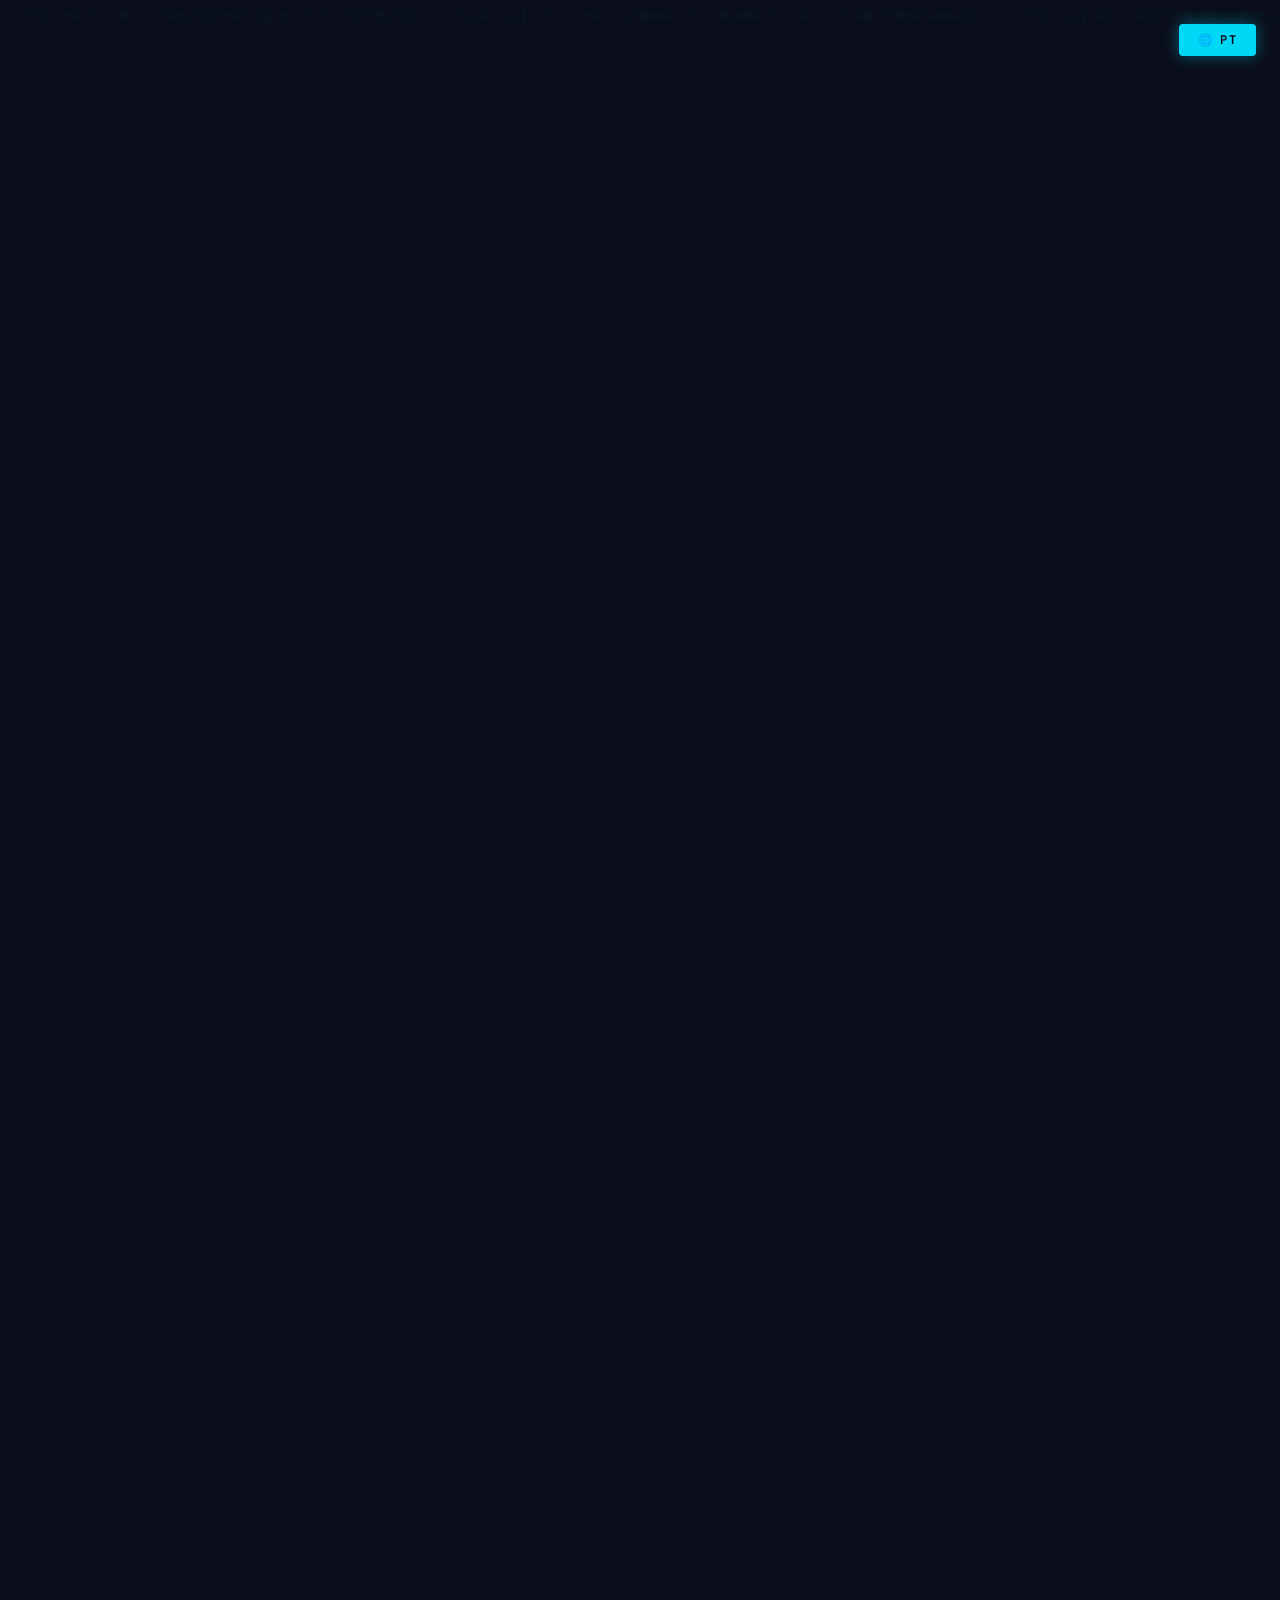
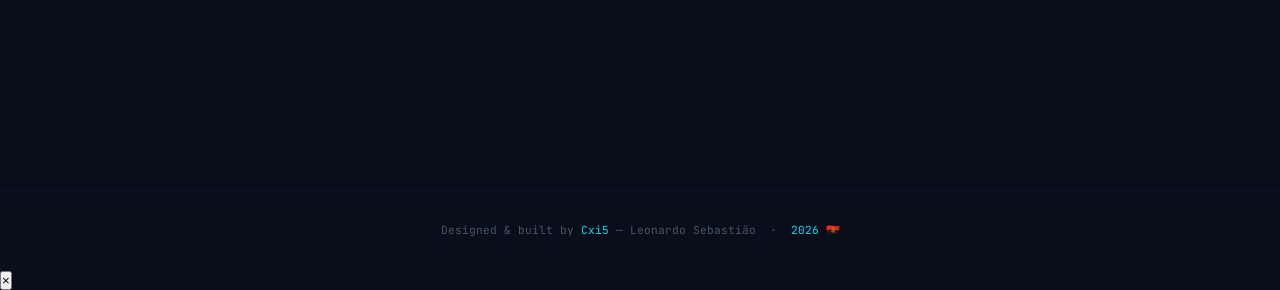
==== projetos.html @ 8d4fb3f5 "Add files via upload" ====
<!DOCTYPE html>
<html lang="en" data-lang="en">
<head>
  <meta charset="UTF-8" />
  <meta name="viewport" content="width=device-width, initial-scale=1.0" />
  <title>Projects — Leonardo Sebastião (Cxi5) | Front-end Programmer Angola</title>
  <meta name="description" content="All projects by Leonardo Sebastião, also known as Cxi5 — front-end developer and programmer in Luanda, Angola, building websites, platforms and landing pages." />
  <meta name="keywords" content="leonardo sebastiao, cxi5, programmer angola, developer angola, build a website, landing page developer, programmer portfolio angola" />
  <meta name="robots" content="index, follow, max-snippet:-1, max-image-preview:large, max-video-preview:-1" />
  <meta name="theme-color" content="#0A0E1A" />
  <link rel="canonical" href="https://cxi5.site.je/en/projetos.html" />
  <link rel="alternate" hreflang="pt" href="https://cxi5.site.je/projetos.html" />
  <link rel="alternate" hreflang="en" href="https://cxi5.site.je/en/projetos.html" />
  <link rel="alternate" hreflang="x-default" href="https://cxi5.site.je/projetos.html" />

  <!-- Favicon -->
  <link rel="icon" type="image/svg+xml" href="../favicon.svg">
  <link rel="icon" type="image/png" sizes="32x32" href="../favicon-32.png">
  <link rel="icon" type="image/png" sizes="16x16" href="../favicon-16.png">
  <link rel="apple-touch-icon" href="../apple-touch-icon.png">
  <link rel="icon" href="../favicon.ico">

  <link href="https://fonts.googleapis.com/css2?family=Space+Grotesk:wght@300;400;500;600;700&family=JetBrains+Mono:wght@300;400;700&display=swap" rel="stylesheet">
  <link rel="stylesheet" href="../style.css">
</head>
<body>

<a href="#main-content" class="skip-link" data-pt="Saltar para o conteúdo" data-en="Skip to content">Skip to content</a>

<canvas id="matrix-canvas"></canvas>

<!-- LANG BUTTON -->
<button id="lang-btn" onclick="toggleLang()" aria-label="Alternar idioma / Switch language">
  <span>🌐</span>
  <span id="lang-label">PT</span>
</button>

<main id="main-content" style="display:block;">

  <div class="projects-page-hero">
    <a href="../index.html#projects" class="back-link reveal" data-pt="← voltar ao portfólio" data-en="← back to portfolio">← back to portfolio</a>
    <p class="section-label reveal" style="margin-top:2rem" data-pt="03 — projetos" data-en="03 — projects">03 — projects</p>
    <h1 class="section-title reveal" data-pt="Todos os projetos." data-en="All projects.">All projects.</h1>
  </div>

  <div class="projects-page-list-wrap">
    <div class="projects-full-list">

      <div class="project-card reveal">
        <!-- placeholder: replace with real screenshot -->
        <div class="project-image"><span class="project-image-initials">TR</span></div>
        <div class="project-card-body">
          <p class="project-num">001</p>
          <h3 class="project-name">Tunerise</h3>
          <p class="project-desc" data-pt="Plataforma social para músicos em desenvolvimento. Feed, perfis, descoberta de artistas e sistema de publicações." data-en="Social platform for musicians, currently in development. Feed, profiles, artist discovery and a posting system.">
            Social platform for musicians, currently in development. Feed, profiles, artist discovery and a posting system.
          </p>
          <div class="project-tags">
            <span class="project-tag">PHP</span>
            <span class="project-tag">MySQL</span>
            <span class="project-tag">HTML/CSS</span>
            <span class="project-tag">JavaScript</span>
          </div>
          <span class="project-tag" style="display:inline-block;margin-top:1rem;color:var(--muted);border-color:rgba(255,255,255,.08);cursor:default" data-pt="Em breve" data-en="Coming soon">Coming soon</span>
        </div>
      </div>

      <div class="project-card reveal">
        <!-- placeholder: replace with real screenshot -->
        <div class="project-image">
          <img src="../img/projects/nexdoc-horizontal.webp" alt="NexDoc screenshot, legal document management platform" loading="lazy" decoding="async" width="1469" height="665">
        </div>
        <div class="project-card-body">
          <p class="project-num">002</p>
          <h3 class="project-name">NexDoc</h3>
          <p class="project-desc" data-pt="Plataforma de gestão documental e legal, redação de contratos, assinatura digital, arquivo seguro e painel de acompanhamento processual para escritórios." data-en="Legal document management platform, contract drafting, digital signature, secure archiving and case-tracking dashboard for law firms.">
            Legal document management platform, contract drafting, digital signature, secure archiving and case-tracking dashboard for law firms.
          </p>
          <p class="project-impact" data-pt="Em fase final de testes." data-en="In final testing.">In final testing.</p>
          <div class="project-tags">
            <span class="project-tag">React</span>
            <span class="project-tag">Node.js</span>
            <span class="project-tag">PDF.js</span>
            <span class="project-tag">Offline-first</span>
          </div>
          <a href="https://cxi5.github.io/nexdoc/" target="_blank" class="project-tag project-link" data-pt="Ver projeto →" data-en="View project →">View project →</a>
          <button type="button" class="project-desc-btn" onclick="openProjectModal('nexdoc', this)">
            <span data-pt="Ver descrição do projeto" data-en="View project description">View project description</span>
            <span class="pdb-chevron">▾</span>
          </button>
        </div>
      </div>

      <div class="project-card reveal">
        <!-- placeholder: replace with real screenshot -->
        <div class="project-image">
          <img src="../img/projects/luxestay-horizontal.webp" alt="LuxeStay screenshot, luxury hotel experience PWA" loading="lazy" decoding="async" width="1447" height="669">
        </div>
        <div class="project-card-body">
          <p class="project-num">003</p>
          <h3 class="project-name">LuxeStay</h3>
          <p class="project-desc" data-pt="PWA de experiência hoteleira, portal do hóspede com reservas em tempo real, galeria interactiva, serviços in-room, gestão de estadias e sistema de avaliações. Suporte offline e instalável no homescreen." data-en="Hotel experience PWA, guest portal with real-time bookings, interactive gallery, in-room services, stay management and a review system. Offline support and installable on the homescreen.">
            Hotel experience PWA, guest portal with real-time bookings, interactive gallery, in-room services, stay management and a review system. Offline support and installable on the homescreen.
          </p>
          <p class="project-impact" data-pt="Instalável como app." data-en="Installable as an app.">Installable as an app.</p>
          <div class="project-tags">
            <span class="project-tag">JavaScript</span>
            <span class="project-tag">PWA</span>
            <span class="project-tag">HTML/CSS</span>
            <span class="project-tag">i18n</span>
          </div>
          <a href="https://luxuryresidences.pages.dev/" target="_blank" class="project-tag project-link" data-pt="Ver projeto →" data-en="View project →">View project →</a>
          <button type="button" class="project-desc-btn" onclick="openProjectModal('luxestay', this)">
            <span data-pt="Ver descrição do projeto" data-en="View project description">View project description</span>
            <span class="pdb-chevron">▾</span>
          </button>
        </div>
      </div>

      <div class="project-card reveal">
        <!-- placeholder: replace with real screenshot -->
        <div class="project-image">
          <img src="../img/projects/softsolucoes-horizontal.webp" alt="Soft Soluções institutional website screenshot" loading="lazy" decoding="async" width="1459" height="659">
        </div>
        <div class="project-card-body">
          <p class="project-num">004</p>
          <h3 class="project-name">Soft Soluções</h3>
          <p class="project-desc" data-pt="Site institucional para empresa de assistência técnica em Luanda — desbloqueio FRP/IMEI, reparação mobile, câmeras CCTV, redes Wi-Fi, PC e criação de sites. Design com SEO local, Schema.org, Open Graph e formulário de contacto via WhatsApp." data-en="Institutional website for a tech support company in Luanda — FRP/IMEI unlock, mobile repair, CCTV cameras, Wi-Fi networks, PC maintenance and website creation. Design with local SEO, Schema.org, Open Graph and WhatsApp contact form.">
            Institutional website for a tech support company in Luanda — FRP/IMEI unlock, mobile repair, CCTV cameras, Wi-Fi networks, PC maintenance and website creation. Design with local SEO, Schema.org, Open Graph and WhatsApp contact form.
          </p>
          <p class="project-impact" data-pt="Site em produção, a receber clientes reais em Luanda." data-en="Live site, currently serving real clients in Luanda.">Live site, currently serving real clients in Luanda.</p>
          <div class="project-tags">
            <span class="project-tag">HTML/CSS</span>
            <span class="project-tag">JavaScript</span>
            <span class="project-tag">SEO</span>
            <span class="project-tag">PWA</span>
          </div>
          <a href="https://softsolucoes.wuaze.com" target="_blank" class="project-tag project-link" data-pt="Ver projeto →" data-en="View project →">View project →</a>
          <button type="button" class="project-desc-btn" onclick="openProjectModal('softsolucoes', this)">
            <span data-pt="Ver descrição do projeto" data-en="View project description">View project description</span>
            <span class="pdb-chevron">▾</span>
          </button>
        </div>
      </div>

      <div class="project-card reveal">
        <!-- placeholder: replace with real screenshot -->
        <div class="project-image">
          <img src="../img/projects/terminal-horizontal.webp" alt="Terminal Guide interactive ebook screenshot" loading="lazy" decoding="async" width="1459" height="668">
        </div>
        <div class="project-card-body">
          <p class="project-num">005</p>
          <h3 class="project-name" data-pt="Guia do Terminal" data-en="Terminal Guide">Terminal Guide</h3>
          <p class="project-desc" data-pt="Ebook gratuito e interactivo sobre o terminal Linux — 50 comandos explicados do básico ao avançado, organizados em 6 blocos temáticos, do iniciante ao especialista em linha de comando. Interface com índice lateral, modo claro/escuro e alternância PT/EN." data-en="Free interactive ebook about the Linux terminal — 50 commands explained from basics to advanced, organized into 6 thematic blocks, from beginner to command-line expert. Features a sidebar index, dark/light mode and PT/EN toggle.">
            Free interactive ebook about the Linux terminal — 50 commands explained from basics to advanced, organized into 6 thematic blocks, from beginner to command-line expert. Features a sidebar index, dark/light mode and PT/EN toggle.
          </p>
          <p class="project-impact" data-pt="Recurso 100% gratuito, pensado para quem está a aprender a linha de comando do zero." data-en="100% free resource, built for people learning the command line from scratch.">100% free resource, built for people learning the command line from scratch.</p>
          <div class="project-tags">
            <span class="project-tag">HTML/CSS</span>
            <span class="project-tag">JavaScript</span>
          </div>
          <a href="https://cxi5.github.io/terminal-guide/" target="_blank" class="project-tag project-link" data-pt="Ver projeto →" data-en="View project →">View project →</a>
          <button type="button" class="project-desc-btn" onclick="openProjectModal('terminal', this)">
            <span data-pt="Ver descrição do projeto" data-en="View project description">View project description</span>
            <span class="pdb-chevron">▾</span>
          </button>
        </div>
      </div>

      <!-- Card vazio intencional — abre WhatsApp -->
      <div class="project-card reveal" style="border-style:dashed;border-color:rgba(0,217,245,0.15);">
        <div class="project-card-body">
          <p class="project-num">···</p>
          <h3 class="project-name" style="color:var(--muted)" data-pt="Próximo projecto" data-en="Next project">Next project</h3>
          <p class="project-desc" style="color:var(--muted)" data-pt="Tens uma ideia? Posso ser o developer que a vai transformar em realidade." data-en="Got an idea? I might be the developer to make it real.">Got an idea? I might be the developer to make it real.</p>
          <div class="project-tags">
            <a href="#" data-wa-link target="_blank" class="project-tag" style="text-decoration:none;color:#25D366;border-color:rgba(37,211,102,.3);" data-pt="💬 falar no WhatsApp →" data-en="💬 chat on WhatsApp →">💬 chat on WhatsApp →</a>
          </div>
        </div>
      </div>

    </div>
  </div>

</main>

<footer>
  <p data-pt="Desenhado &amp; construído por <span>Cxi5</span> — Leonardo Sebastião &nbsp;·&nbsp; <span>2026</span> 🇦🇴" data-en="Designed &amp; built by <span>Cxi5</span> — Leonardo Sebastião &nbsp;·&nbsp; <span>2026</span> 🇦🇴">
    Designed &amp; built by <span>Cxi5</span> — Leonardo Sebastião &nbsp;·&nbsp; <span>2026</span> 🇦🇴
  </p>
</footer>

<!-- Full project content (for the "View project description" modal) -->
<div id="project-details" hidden>
  <div id="detail-nexdoc" data-title-pt="NexDoc" data-title-en="NexDoc">
    <div data-lang="pt">
      <p>O NexDoc é uma aplicação de gestão de contratos pensada para quem precisa de criar, assinar e arquivar documentos sem depender de conta ou de servidor — tudo funciona diretamente no browser.</p>
      <p>Dá para começar um contrato do zero ou importar um ficheiro existente (TXT, HTML ou DOCX), editá-lo num editor de texto rico com formatação, títulos, listas e hiperligações, e depois assiná-lo à mão diretamente no ecrã. Cada documento fica selado com um hash SHA-256 que garante a integridade do conteúdo, e a exportação final é feita em PDF através do diálogo de impressão do browser.</p>
      <h4>Funcionalidades principais</h4>
      <ul>
        <li>Gestão do ciclo de vida do contrato — rascunho, pendente de assinatura, assinado — com painel de estatísticas e arquivo pesquisável por estado, data ou valor.</li>
        <li>Mais de 50 moedas de África, Europa, Américas e Ásia, com pesquisa por nome, código ou símbolo.</li>
        <li>Alertas automáticos quando um contrato está a 7 dias ou menos de expirar.</li>
        <li>Logótipo personalizado no cabeçalho dos PDFs.</li>
        <li>Backup e restauro dos contratos em JSON.</li>
        <li>Interface em quatro idiomas — Português, Inglês, Francês e Espanhol — e tema claro/escuro.</li>
      </ul>
      <h4>O que o torna diferente</h4>
      <p>Corre inteiramente no browser e todos os dados ficam guardados no próprio dispositivo, sem passar por nenhum servidor externo. A importação de ficheiros DOCX depende de uma biblioteca carregada por CDN, por isso a primeira importação pode exigir ligação à internet.</p>
      <h4>Limitações conhecidas</h4>
      <ul>
        <li>O editor ainda não suporta inserção de tabelas.</li>
        <li>Sem gestos de swipe nem otimizações específicas para teclado virtual — o toque está implementado apenas no quadro de assinatura.</li>
        <li>A exportação em PDF depende do diálogo de impressão nativo do browser, exigindo a escolha manual de "Guardar como PDF".</li>
      </ul>
    </div>
    <div data-lang="en">
      <p>NexDoc is a contract-management app built for creating, signing and archiving documents without needing an account or a server — everything runs directly in the browser.</p>
      <p>You can start a contract from scratch or import an existing file (TXT, HTML or DOCX), edit it in a rich text editor with formatting, headings, lists and hyperlinks, then sign it by hand right on the screen. Every document is sealed with a SHA-256 hash that guarantees content integrity, and the final export is done as a PDF through the browser's print dialog.</p>
      <h4>Key features</h4>
      <ul>
        <li>Full contract lifecycle management — draft, pending signature, signed — with a stats dashboard and a searchable archive filterable by status, date or value.</li>
        <li>Over 50 currencies from Africa, Europe, the Americas and Asia, searchable by name, code or symbol.</li>
        <li>Automatic alerts when a contract is 7 days or less from expiring.</li>
        <li>Custom company logo on the PDF header.</li>
        <li>Backup and restore of contracts as JSON.</li>
        <li>Interface in four languages — Portuguese, English, French and Spanish — plus light/dark theme.</li>
      </ul>
      <h4>What makes it different</h4>
      <p>Runs entirely in the browser, with all contract data stored on the device itself — nothing goes to an external server. DOCX import relies on a CDN-loaded library, so the first import may require an internet connection.</p>
      <h4>Known limitations</h4>
      <ul>
        <li>The editor doesn't yet support inserting tables.</li>
        <li>No swipe gestures or virtual-keyboard-specific optimizations — touch interaction is only implemented on the signature pad.</li>
        <li>PDF export relies on the browser's native print dialog, requiring manually choosing "Save as PDF".</li>
      </ul>
    </div>
  </div>
  <div id="detail-luxestay" data-title-pt="LuxeStay" data-title-en="LuxeStay">
    <div data-lang="pt">
      <p>O LuxeStay é uma PWA de reservas de hotel com fluxo completo de descoberta, reserva e gestão de estadias — construída inteiramente em JavaScript vanilla e CSS, sem frameworks no frontend, com Supabase como backend.</p>
      <p>O objetivo do projeto foi testar até onde é possível ir com HTML, CSS e JavaScript puros sem abrir mão de autenticação real, dados persistidos (quartos, avaliações, reservas) e um fluxo de reserva completo — da pesquisa ao pagamento simulado — tudo isto com interface bilingue PT/EN.</p>
      <h4>Funcionalidades principais</h4>
      <ul>
        <li>Autenticação completa — registo, login, recuperação de senha, validação de idade mínima e força de senha.</li>
        <li>Pesquisa e filtro de quartos por tipo, disponibilidade e favoritos.</li>
        <li>Galeria de fotos por quarto com lightbox em ecrã inteiro.</li>
        <li>Fluxo de reserva: seleção de datas → dados do hóspede → pagamento simulado (transferência bancária ou QR code) → confirmação.</li>
        <li>Secção "Minhas Estadias" com histórico, cancelamento e estado vazio dedicado.</li>
        <li>Avaliações por quarto, ligadas ao perfil do autor.</li>
        <li>Interface bilingue PT/EN, com o conteúdo dos quartos traduzido diretamente na base de dados.</li>
        <li>Instalável como app e funcional offline para páginas já visitadas.</li>
      </ul>
      <h4>O que o torna diferente</h4>
      <p>Usa Supabase (Postgres + autenticação + Row Level Security) como backend, o que permitiu concentrar o tempo em UX e regras de negócio em vez de reconstruir autenticação e infraestrutura do zero. Todas as tabelas sensíveis têm políticas de RLS ativas, garantindo que cada utilizador só acede às suas próprias reservas — mesmo com a chave pública exposta no cliente.</p>
      <p>É uma PWA instalável em vez de uma app nativa: um Service Worker aplica estratégias de cache diferentes por tipo de recurso (páginas em network-first, imagens em cache-first), cobrindo o caso de uso principal — revisitar o app com carregamento rápido — sem a complexidade de publicar em lojas de aplicações.</p>
      <p>O pagamento é simulado (transferência bancária ou QR code fictício), já que o foco do projeto não é a integração real com um gateway de pagamentos.</p>
    </div>
    <div data-lang="en">
      <p>LuxeStay is a hotel-booking PWA with a full discovery, booking and stay-management flow — built entirely in vanilla JavaScript and CSS, with no frontend framework, using Supabase as the backend.</p>
      <p>The goal of the project was to see how far plain HTML, CSS and JavaScript could go without giving up real authentication, persisted data (rooms, reviews, bookings) and a complete booking flow — from search to mocked payment — all wrapped in a bilingual PT/EN interface.</p>
      <h4>Key features</h4>
      <ul>
        <li>Full authentication — sign-up, login, password recovery, minimum-age validation and password strength checks.</li>
        <li>Room search and filtering by type, date availability and favorites.</li>
        <li>Photo gallery per room with a fullscreen lightbox.</li>
        <li>Booking flow: date selection → guest details → mocked payment (bank transfer or QR code) → confirmation.</li>
        <li>"My Stays" section with booking history, cancellation and a dedicated empty state.</li>
        <li>Per-room reviews linked to the author's profile.</li>
        <li>Bilingual PT/EN interface, with room content translated directly in the database.</li>
        <li>Installable as an app and functional offline for already-visited pages.</li>
      </ul>
      <h4>What makes it different</h4>
      <p>Uses Supabase (Postgres + auth + Row Level Security) as the backend, which kept the focus on UX and business logic instead of rebuilding authentication and infrastructure from scratch. Every sensitive table has active RLS policies, ensuring each user can only access their own bookings — even with the public key exposed on the client.</p>
      <p>It's an installable PWA rather than a native app: a Service Worker applies different caching strategies per resource type (pages network-first, images cache-first), covering the main use case — revisiting the app with fast load times — without the complexity of publishing to app stores.</p>
      <p>Payment is mocked (bank transfer or a fictional QR code), since real payment-gateway integration wasn't the goal of the project.</p>
    </div>
  </div>
  <div id="detail-softsolucoes" data-title-pt="Soft Soluções" data-title-en="Soft Soluções">
    <div data-lang="pt">
      <p>Site institucional para a Soft Soluções LDA, empresa de assistência técnica em Luanda — desbloqueio FRP/IMEI, reparação mobile, câmaras CCTV, redes Wi-Fi, manutenção de PC e criação de sites. Multi-página, estático, sem back-end e sem build step: HTML puro servido diretamente.</p>
      <h4>Páginas</h4>
      <ul>
        <li>Página principal — hero com CTA para WhatsApp, contadores animados, vídeo de demonstração, marcas suportadas, benefícios, "como funciona", resumo dos serviços e FAQ.</li>
        <li>Serviços — detalhe de todos os serviços, agrupados em três blocos: Mobile &amp; Software, Segurança/Redes/Conectividade, e Informática Empresarial &amp; Web.</li>
        <li>Blog — artigos publicados sobre desbloqueio FRP, Wi-Fi lento e otimização de PC, com dados estruturados Schema.org.</li>
        <li>Contacto — cartões diretos para telefone, WhatsApp, e-mail e Instagram, sem formulário — todo o contacto é feito por links diretos.</li>
      </ul>
      <h4>Stack</h4>
      <p>Sem framework e sem build step: cada página é um ficheiro HTML autossuficiente, com Tailwind CSS e Font Awesome carregados por CDN, Google Fonts e JavaScript vanilla inline em cada página.</p>
      <h4>Funcionalidades</h4>
      <ul>
        <li>Menu mobile com toggle de ícone.</li>
        <li>Acordeão de FAQ nativo, com rotação do ícone ao abrir/fechar.</li>
        <li>Modal de vídeo com embed do YouTube, fechável por botão, clique fora ou tecla Esc.</li>
        <li>Animações de entrada ao scroll e contadores numéricos animados, ambos via IntersectionObserver.</li>
      </ul>
      <h4>SEO</h4>
      <p>Meta tags completas, geolocalização para Luanda/Angola, Open Graph, Twitter Card, dados estruturados LocalBusiness (Schema.org) com telefone, e-mail, horário e morada, sitemap.xml e URLs canónicas em todas as páginas.</p>
      <p>Site em produção, atualmente a receber clientes reais em Luanda.</p>
    </div>
    <div data-lang="en">
      <p>Institutional website for Soft Soluções LDA, a tech support company in Luanda — FRP/IMEI unlocking, mobile repair, CCTV cameras, Wi-Fi networks, PC maintenance and website creation. Multi-page, static, no back-end and no build step: plain HTML served directly.</p>
      <h4>Pages</h4>
      <ul>
        <li>Homepage — hero with a WhatsApp CTA, animated counters, demo video, supported brands, benefits, "how it works", a services summary and FAQ.</li>
        <li>Services — full detail of every service, grouped into three blocks: Mobile &amp; Software, Security/Networks/Connectivity, and Business &amp; Web IT.</li>
        <li>Blog — published articles on FRP unlocking, slow Wi-Fi and PC optimization, with Schema.org structured data.</li>
        <li>Contact — direct cards for phone, WhatsApp, email and Instagram, no form — all contact happens through direct links.</li>
      </ul>
      <h4>Stack</h4>
      <p>No framework and no build step: each page is a self-contained HTML file, with Tailwind CSS and Font Awesome loaded via CDN, Google Fonts and inline vanilla JavaScript on every page.</p>
      <h4>Features</h4>
      <ul>
        <li>Mobile menu with icon toggle.</li>
        <li>Native FAQ accordion, with the chevron icon rotating on open/close.</li>
        <li>Video modal with a YouTube embed, closable by button, outside click or Esc key.</li>
        <li>Scroll-triggered reveal animations and animated numeric counters, both via IntersectionObserver.</li>
      </ul>
      <h4>SEO</h4>
      <p>Full meta tags, geo-targeting for Luanda/Angola, Open Graph, Twitter Card, LocalBusiness structured data (Schema.org) with phone, email, hours and address, sitemap.xml and canonical URLs on every page.</p>
      <p>Live site, currently serving real clients in Luanda.</p>
    </div>
  </div>
  <div id="detail-terminal" data-title-pt="Guia do Terminal" data-title-en="Terminal Guide">
    <div data-lang="pt">
      <p>Um ebook interativo em HTML, CSS e JavaScript — sem frameworks, sem build step — que ensina o terminal Linux a partir do zero. Funciona como um leitor de página única, com navegação por capítulos, índice lateral, barra de progresso e suporte total a Português e Inglês.</p>
      <h4>Funcionalidades</h4>
      <ul>
        <li>Bilingue — troca instantânea entre Português e Inglês, incluindo os comentários dentro dos blocos de código.</li>
        <li>Tema claro e escuro.</li>
        <li>Retoma de leitura — guarda localmente em que página, idioma e tema ficaste, e volta exatamente para lá na próxima vez que abrires o ficheiro.</li>
        <li>Links diretos por página, permitindo abrir o guia já num capítulo específico.</li>
      </ul>
      <h4>Conteúdo atual</h4>
      <p>O guia cobre hoje o Capítulo 1 — Fundamentos de Navegação, com 46 comandos e combinações organizados em seis blocos temáticos: descobrir onde estás, listar e ver conteúdo, navegar estrategicamente, encontrar e buscar, estrutura e metadados, e combinações avançadas. Novos capítulos vão sendo adicionados progressivamente.</p>
      <h4>Licença</h4>
      <p>O código (HTML/CSS/JS) está sob licença MIT. O texto e o conteúdo do ebook — explicações, exemplos, biografia do autor — pertencem a Leonardo Sebastião: pode ser partilhado e citado com atribuição, mas não redistribuído nem vendido como próprio.</p>
    </div>
    <div data-lang="en">
      <p>An interactive HTML, CSS and JavaScript ebook — no frameworks, no build step — that teaches the Linux terminal from scratch. It works as a single-page reader, with chapter navigation, a side index, a progress bar and full Portuguese/English support.</p>
      <h4>Features</h4>
      <ul>
        <li>Bilingual — instant switching between Portuguese and English, including the comments inside code blocks.</li>
        <li>Light and dark theme.</li>
        <li>Resume reading — locally saves which page, language and theme you were on, and returns exactly there the next time you open the file.</li>
        <li>Direct per-page links, letting the guide open straight into a specific chapter.</li>
      </ul>
      <h4>Current content</h4>
      <p>The guide currently covers Chapter 1 — Navigation Fundamentals, with 46 commands and combinations organized into six thematic blocks: finding out where you are, listing and viewing content, navigating strategically, finding and searching, structure and metadata, and advanced combinations. New chapters are being added progressively.</p>
      <h4>License</h4>
      <p>The code (HTML/CSS/JS) is under the MIT license. The ebook's text and content — explanations, examples, author bio — belong to Leonardo Sebastião: it can be shared and quoted with attribution, but not redistributed or sold as your own.</p>
    </div>
  </div>
</div>

<!-- Modal — full project description -->
<div class="project-modal-overlay" id="project-modal-overlay">
  <div class="project-modal" role="dialog" aria-modal="true" aria-labelledby="project-modal-title">
    <button type="button" class="project-modal-close" id="project-modal-close" aria-label="Close">×</button>
    <h3 class="project-modal-title" id="project-modal-title"></h3>
    <div class="project-modal-body" id="project-modal-body"></div>
  </div>
</div>

<script src="../main.js"></script>
</body>
</html>
---- style.css ----
:root {
  --cyan: #00D9F5;
  --purple: #7B2FBE;
  --deep: #0A0E1A;
  --surface: #0D1B2A;
  --card: #111827;
  --text: #CBD5E1;
  --muted: #475569;
  --white: #F0F6FF;
}
* { margin: 0; padding: 0; box-sizing: border-box; }
html { scroll-behavior: smooth; }
body {
  background: var(--deep);
  color: var(--text);
  font-family: 'Space Grotesk', sans-serif;
  overflow-x: hidden;
}

/* SKIP LINK — acessibilidade, visível apenas ao navegar por teclado */
.skip-link {
  position: absolute;
  top: -60px;
  left: 12px;
  z-index: 9999;
  background: var(--cyan);
  color: var(--deep);
  padding: .75rem 1.25rem;
  border-radius: 6px;
  font-family: 'JetBrains Mono', monospace;
  font-size: .85rem;
  font-weight: 700;
  text-decoration: none;
  transition: top .2s ease;
}
.skip-link:focus {
  top: 12px;
}

/* HONEYPOT — ivs. hum, apanha bots de spam */
.hp-field {
  position: absolute;
  left: -9999px;
  width: 1px;
  height: 1px;
  opacity: 0;
  pointer-events: none;
}

/* LOADER */
#loader {
  position: fixed; inset: 0; background: var(--deep);
  z-index: 10000; display: flex; flex-direction: column;
  align-items: center; justify-content: center;
  transition: opacity .6s ease;
}
#loader.fade-out { opacity: 0; pointer-events: none; }
.loader-alias { font-family:'JetBrains Mono',monospace; font-size:2.5rem; font-weight:700; color:var(--white); margin-bottom:.5rem; letter-spacing:.2em; }
.loader-alias span { color:var(--cyan); }
.loader-text { font-family:'JetBrains Mono',monospace; color:var(--cyan); font-size:.85rem; letter-spacing:.05em; }
.loader-bar-wrap { width:300px; height:2px; background:rgba(0,217,245,.1); margin-top:1.5rem; border-radius:999px; overflow:hidden; }
.loader-bar { height:100%; background:linear-gradient(90deg,var(--purple),var(--cyan)); border-radius:999px; width:0%; transition:width .05s linear; }

/* MATRIX */
#matrix-canvas { position:fixed; top:0; left:0; width:100%; height:100%; z-index:0; opacity:.04; pointer-events:none; }

/* LANG TOGGLE */
#lang-btn {
  position: fixed; top: 1.5rem; right: 1.5rem; z-index: 500;
  font-family:'JetBrains Mono',monospace; font-size:.75rem;
  color: var(--deep); background: var(--cyan);
  border: none; border-radius: 4px; padding: .5rem 1.2rem;
  letter-spacing:.1em; font-weight:700;
  transition: background .2s, box-shadow .2s;
  box-shadow: 0 0 16px rgba(0,217,245,.4);
  display: flex; align-items: center; gap: .4rem;
}
#lang-btn:hover { background: var(--purple); box-shadow: 0 0 20px rgba(123,47,190,.5); color:#fff; }

/* DOCK */
#dock {
  position:fixed; left:0; top:50%; transform:translateY(-50%);
  z-index:100; display:flex; flex-direction:column; gap:.25rem;
  padding:.75rem 0; background:rgba(13,27,42,.7);
  backdrop-filter:blur(12px);
  border-right:1px solid rgba(0,217,245,.08);
  border-radius:0 12px 12px 0;
}
.dock-item { position:relative; display:flex; align-items:center; padding:.75rem 1rem; color:var(--muted); text-decoration:none; transition:color .2s; font-size:1.1rem; }
.dock-item:hover,.dock-item.active { color:var(--cyan); }
.dock-label { position:absolute; left:calc(100% + 12px); white-space:nowrap; font-family:'JetBrains Mono',monospace; font-size:.7rem; color:var(--cyan); background:var(--surface); border:1px solid rgba(0,217,245,.2); padding:.3rem .6rem; border-radius:4px; opacity:0; pointer-events:none; transition:opacity .2s; }
.dock-item:hover .dock-label { opacity:1; }

main { position:relative; z-index:1; }
section { min-height:100vh; display:flex; align-items:center; }

/* HERO */
#hero { padding:0 10vw; position:relative; overflow:hidden; }
.hero-eyebrow { font-family:'JetBrains Mono',monospace; font-size:.8rem; color:var(--cyan); letter-spacing:.15em; text-transform:uppercase; margin-bottom:1.5rem; }
.hero-name { font-size:clamp(3rem,8vw,7rem); font-weight:700; color:var(--white); line-height:1; margin-bottom:.5rem; }
.hero-alias { font-family:'JetBrains Mono',monospace; font-size:clamp(1rem,3vw,1.8rem); color:var(--cyan); margin-bottom:2rem; display:flex; align-items:center; gap:.5rem; }
.hero-alias::before { content:'//'; color:var(--muted); }

/* Hero build — changing word com typewriter */
.hero-build { font-size:clamp(1.1rem,2.5vw,1.6rem); color:var(--text); margin-bottom:3rem; font-weight:300; min-height:3rem; display:flex; align-items:center; flex-wrap:wrap; gap:.4rem; }
.hero-prefix { flex-shrink:0; }
#hero-word-display {
  display: inline-flex; align-items: center; gap: 0;
  min-width: 180px;
}
.hero-char {
  display: inline-block;
  color: var(--cyan);
  font-weight: 700;
}
.cursor-blink { display:inline-block; width:3px; height:1.1em; background:var(--cyan); margin-left:2px; vertical-align:middle; animation:blink .9s step-end infinite; flex-shrink:0; }
@keyframes blink { 50%{opacity:0} }

.hero-cta { display:flex; gap:1rem; flex-wrap:wrap; }
.btn-primary { font-family:'JetBrains Mono',monospace; font-size:.85rem; padding:.75rem 2rem; border:1px solid var(--cyan); color:var(--cyan); background:transparent; border-radius:4px; text-decoration:none; letter-spacing:.05em; transition:background .2s,box-shadow .2s; display:inline-flex; align-items:center; gap:.5rem; }
.btn-primary:hover { background:rgba(0,217,245,.08); box-shadow:0 0 20px rgba(0,217,245,.2); }
.btn-ghost { font-family:'JetBrains Mono',monospace; font-size:.85rem; padding:.75rem 2rem; color:var(--muted); text-decoration:none; letter-spacing:.05em; transition:color .2s; }
.btn-ghost:hover { color:var(--white); }
.hero-scroll { position:absolute; bottom:3rem; left:10vw; display:flex; align-items:center; gap:.75rem; font-family:'JetBrains Mono',monospace; font-size:.7rem; color:var(--muted); letter-spacing:.15em; }
.scroll-line { width:60px; height:1px; background:linear-gradient(90deg,transparent,var(--cyan)); animation:scroll-pulse 2s ease-in-out infinite; }
@keyframes scroll-pulse { 0%,100%{opacity:.3} 50%{opacity:1} }

/* WhatsApp btn */
.btn-whatsapp {
  display: inline-flex; align-items: center; gap: .6rem;
  font-family:'JetBrains Mono',monospace; font-size:.85rem;
  padding:.75rem 1.6rem;
  background: linear-gradient(135deg, #128C7E, #25D366);
  color: #fff; border: none; border-radius: 4px;
  text-decoration: none; letter-spacing:.04em; font-weight:600;
  transition: opacity .2s, box-shadow .2s;
  box-shadow: 0 0 18px rgba(37,211,102,.25);
}
.btn-whatsapp:hover { opacity:.88; box-shadow: 0 0 28px rgba(37,211,102,.4); }
.btn-whatsapp svg { width:18px; height:18px; flex-shrink:0; }

/* GLITCH */
.glitch-wrap { position:relative; display:inline-block; }
.glitch-wrap::before,.glitch-wrap::after { content:attr(data-text); position:absolute; top:0; left:0; color:var(--white); font-size:inherit; font-weight:inherit; }
.glitch-wrap::before { color:var(--cyan); animation:glitch1 3.5s infinite; opacity:.5; }
.glitch-wrap::after { color:var(--purple); animation:glitch1 3.5s infinite reverse; opacity:.4; }
@keyframes glitch1 { 0%,100%{clip-path:inset(0 0 98% 0);transform:translate(-2px,0)} 20%{clip-path:inset(30% 0 60% 0);transform:translate(2px,0)} 40%{clip-path:inset(60% 0 20% 0);transform:translate(-2px,0)} 60%{clip-path:inset(80% 0 5% 0);transform:translate(2px,0)} 80%{clip-path:inset(10% 0 80% 0);transform:translate(-1px,0)} }

/* SECTIONS */
#about,#skills,#projects,#testimonials,#contact { padding:6rem 10vw; flex-direction:column; align-items:flex-start; }
#skills { min-height: auto; }
.section-label { font-family:'JetBrains Mono',monospace; font-size:.75rem; color:var(--cyan); letter-spacing:.2em; text-transform:uppercase; margin-bottom:1rem; }
.section-title { font-size:clamp(1.8rem,4vw,3rem); font-weight:700; color:var(--white); margin-bottom:3rem; }

/* ABOUT */
.about-grid { display:grid; grid-template-columns:1fr 1fr; gap:4rem; width:100%; }
@media(max-width:768px){.about-grid{grid-template-columns:1fr;gap:2rem;}}
.about-text p { color:var(--text); line-height:1.8; margin-bottom:1.25rem; font-size:1rem; }
.about-text p a { color:var(--cyan); text-decoration:none; border-bottom:1px solid rgba(0,217,245,.3); transition:border-color .2s; }
.about-text p a:hover { border-color:var(--cyan); }
.code-block { background:var(--card); border:1px solid rgba(0,217,245,.08); border-radius:8px; padding:1.5rem; font-family:'JetBrains Mono',monospace; font-size:.78rem; line-height:1.8; overflow-x:auto; }
.code-block .kw{color:#C792EA} .code-block .fn{color:#82AAFF} .code-block .str{color:#C3E88D} .code-block .cm{color:var(--muted);font-style:italic} .code-block .cn{color:var(--cyan)} .code-block .nm{color:var(--white)}

/* SKILLS — typewriter letra a letra */
.skills-grid { display:flex; flex-wrap:wrap; gap:.75rem; margin-top:2rem; }
.skill-tag {
  display:flex; align-items:center; gap:.5rem; padding:.5rem 1rem;
  background:var(--card); border:1px solid rgba(0,217,245,.1); border-radius:4px;
  font-family:'JetBrains Mono',monospace; font-size:.78rem; color:var(--text);
  opacity: 0; transform: translateY(10px);
  transition: border-color .2s, color .2s, box-shadow .2s, opacity .3s, transform .3s;
}
.skill-tag.skill-visible { opacity:1; transform:translateY(0); }
.skill-tag:hover { border-color:var(--cyan); color:var(--cyan); box-shadow:0 0 12px rgba(0,217,245,.1); }
.skill-tag .skill-icon { width:18px; height:18px; flex-shrink:0; }
.skill-label { overflow:hidden; white-space:nowrap; display:inline-block; }

/* PROJECTS */
.projects-grid { display:grid; grid-template-columns:repeat(auto-fill,minmax(320px,1fr)); gap:1.5rem; width:100%; margin-top:2rem; }
.project-card { background:var(--card); border:1px solid rgba(0,217,245,.08); border-radius:8px; padding:1.75rem; position:relative; overflow:hidden; transition:border-color .3s,transform .3s,box-shadow .3s; }
.project-card::before { content:''; position:absolute; top:0;left:0;right:0; height:2px; background:linear-gradient(90deg,var(--purple),var(--cyan)); transform:scaleX(0); transition:transform .3s; }
.project-card:hover { border-color:rgba(0,217,245,.25); transform:translateY(-4px); box-shadow:0 20px 40px rgba(0,0,0,.4); }
.project-card:hover::before { transform:scaleX(1); }
.project-num { font-family:'JetBrains Mono',monospace; font-size:.7rem; color:var(--muted); margin-bottom:1rem; }
.project-name { font-size:1.2rem; font-weight:600; color:var(--white); margin-bottom:.75rem; }
.project-desc { font-size:.9rem; color:var(--text); line-height:1.7; margin-bottom:1.25rem; }
.project-tags { display:flex; flex-wrap:wrap; gap:.5rem; }
.project-tag { font-family:'JetBrains Mono',monospace; font-size:.7rem; color:var(--cyan); background:rgba(0,217,245,.05); border:1px solid rgba(0,217,245,.15); padding:.2rem .6rem; border-radius:3px; }
.project-impact { font-family:'JetBrains Mono',monospace; font-size:.75rem; color:var(--cyan); margin-bottom:1.25rem; display:flex; align-items:flex-start; gap:.4rem; opacity:.9; }
.project-impact::before { content:'↳'; opacity:.6; flex-shrink:0; }

/* TESTIMONIALS */
.testimonials-grid { display:grid; grid-template-columns:repeat(auto-fill,minmax(280px,1fr)); gap:1.5rem; width:100%; margin-top:2rem; }
.testimonial-card { background:rgba(13,27,42,.8); border:1px solid rgba(0,217,245,.08); border-radius:8px; padding:1.5rem; backdrop-filter:blur(12px); position:relative; }
.testimonial-card::before { content:'"'; position:absolute; top:-.5rem; left:1rem; font-size:4rem; color:var(--cyan); opacity:.15; font-family:Georgia,serif; line-height:1; }
.testimonial-text { font-size:.9rem; color:var(--text); line-height:1.7; margin-bottom:1rem; font-style:italic; }
.testimonial-author { font-family:'JetBrains Mono',monospace; font-size:.75rem; color:var(--cyan); }
.testimonial-role { font-size:.75rem; color:var(--muted); margin-top:.2rem; }
.submit-testimonial { margin-top:3rem; background:var(--card); border:1px solid rgba(0,217,245,.1); border-radius:8px; padding:2rem; width:100%; max-width:560px; }
.submit-testimonial h3 { font-family:'JetBrains Mono',monospace; font-size:.8rem; color:var(--cyan); letter-spacing:.1em; margin-bottom:1.25rem; }
.form-field { width:100%; background:rgba(0,217,245,.03); border:1px solid rgba(0,217,245,.1); border-radius:4px; padding:.75rem 1rem; color:var(--white); font-family:'Space Grotesk',sans-serif; font-size:.9rem; margin-bottom:.75rem; outline:none; transition:border-color .2s; }
.form-field:focus { border-color:var(--cyan); }
.form-field::placeholder { color:var(--muted); }
textarea.form-field { height:100px; resize:vertical; }

/* CONTACT */
.contact-grid { display:grid; grid-template-columns:1fr 1fr; gap:4rem; width:100%; margin-top:2rem; }
@media(max-width:768px){.contact-grid{grid-template-columns:1fr;gap:2rem;}}
.terminal-contact { background:var(--card); border:1px solid rgba(0,217,245,.1); border-radius:8px; overflow:hidden; }
.terminal-bar { background:rgba(0,0,0,.3); padding:.6rem 1rem; display:flex; gap:.5rem; align-items:center; }
.dot{width:10px;height:10px;border-radius:50%} .dot-red{background:#FF5F57} .dot-yellow{background:#FEBC2E} .dot-green{background:#28C840}
.terminal-body { padding:1.5rem; font-family:'JetBrains Mono',monospace; font-size:.8rem; line-height:1.9; }
.terminal-line { color:var(--muted); }
.terminal-line .prompt { color:var(--cyan); }
.terminal-line .output { color:var(--white); }
.terminal-line a { color:var(--cyan); text-decoration:none; }
.terminal-line a:hover { text-decoration:underline; }
.social-links { display:flex; flex-direction:column; gap:.75rem; }
.social-link { display:flex; align-items:center; gap:.75rem; text-decoration:none; color:var(--text); font-size:.9rem; padding:.6rem 0; border-bottom:1px solid rgba(0,217,245,.05); transition:color .2s,padding-left .2s; }
.social-link:hover { color:var(--cyan); padding-left:.5rem; }
.social-icon { width:20px; height:20px; flex-shrink:0; }

/* wa-link */
.wa-text-link {
  color: #25D366; text-decoration:none; font-weight:600;
  border-bottom: 1px solid rgba(37,211,102,.3);
  transition: border-color .2s;
}
.wa-text-link:hover { border-color: #25D366; }

/* SCENE 3D FINAL */
#scene3d-section {
  min-height: 80vh; display: flex; flex-direction: column;
  align-items: center; justify-content: center; padding: 4rem 0; position: relative;
}
#scene3d-canvas {
  width: min(600px, 90vw); height: min(600px, 90vw); display: block;
  border-radius: 50%;
  box-shadow: 0 0 80px rgba(0,217,245,.12), 0 0 200px rgba(123,47,190,.08);
}
.scene3d-label { font-family:'JetBrains Mono',monospace; font-size:.7rem; color:var(--muted); letter-spacing:.2em; margin-bottom:1.5rem; text-transform:uppercase; }
.scene3d-hint { font-family:'JetBrains Mono',monospace; font-size:.65rem; color:var(--muted); letter-spacing:.1em; margin-top:1.2rem; opacity:.5; }

/* FOOTER */
footer { text-align:center; padding:2rem; font-family:'JetBrains Mono',monospace; font-size:.7rem; color:var(--muted); border-top:1px solid rgba(0,217,245,.05); position:relative; z-index:1; }
footer span { color:var(--cyan); }

/* REVEAL */
.reveal { opacity:0; transform:translateY(30px); transition:opacity .7s ease,transform .7s ease; }
.reveal.visible { opacity:1; transform:translateY(0); }

@media(max-width:768px) {
  #dock { display:none; }
  #hero { padding:0 6vw; }
  #about,#skills,#projects,#testimonials,#contact { padding:4rem 6vw; }
  #lang-btn { top:1rem; right:1rem; }
}
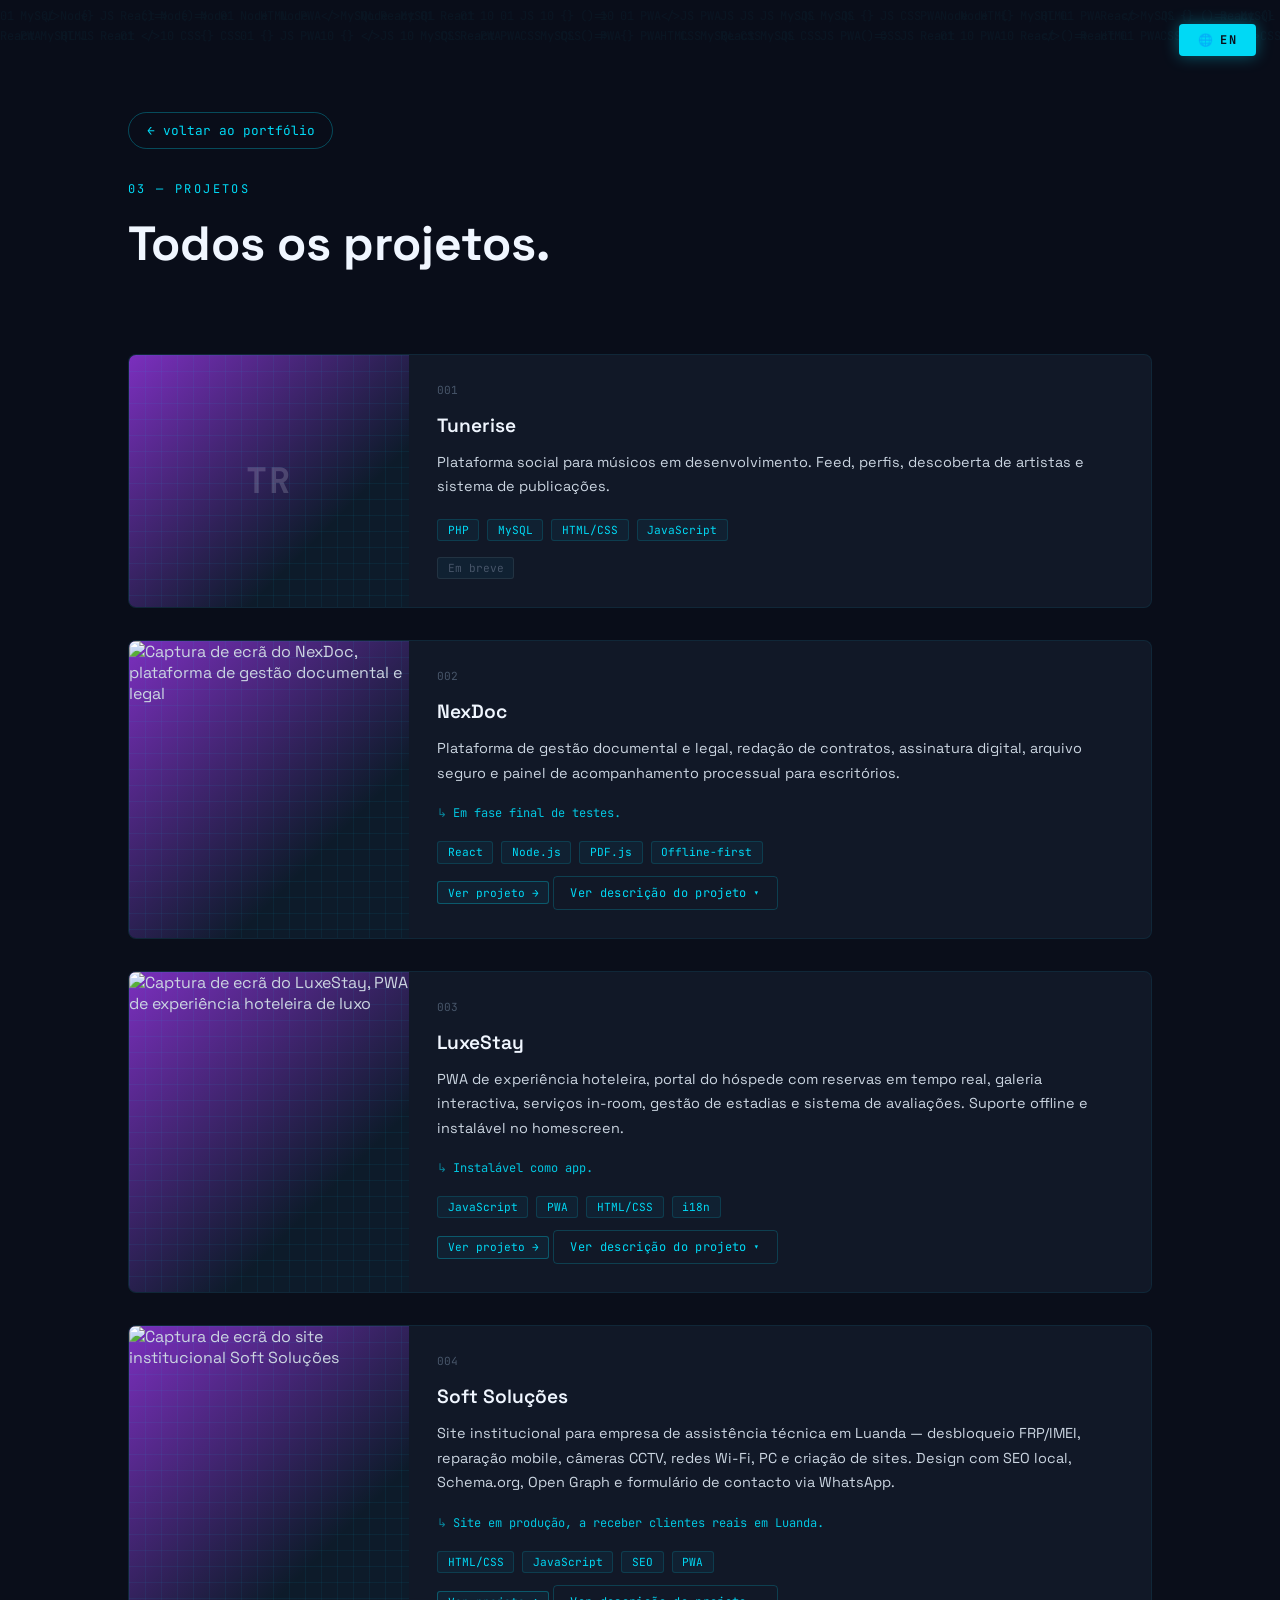
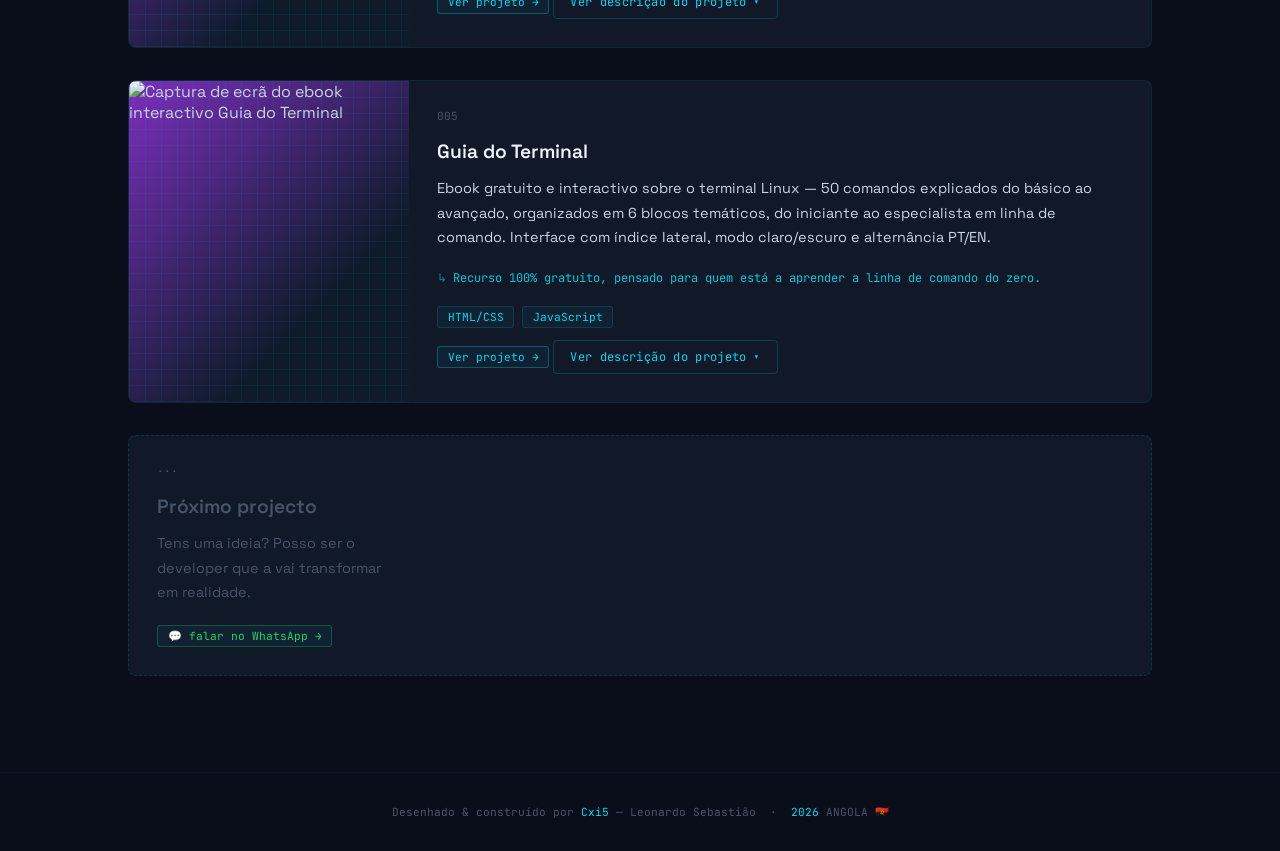
==== commit 6218f246: "Add files via upload" ====
--- a/projetos.html
+++ b/projetos.html
@@ -1,59 +1,59 @@
 <!DOCTYPE html>
-<html lang="en" data-lang="en">
+<html lang="pt" data-lang="pt">
 <head>
   <meta charset="UTF-8" />
   <meta name="viewport" content="width=device-width, initial-scale=1.0" />
-  <title>Projects — Leonardo Sebastião (Cxi5) | Front-end Programmer Angola</title>
-  <meta name="description" content="All projects by Leonardo Sebastião, also known as Cxi5 — front-end developer and programmer in Luanda, Angola, building websites, platforms and landing pages." />
-  <meta name="keywords" content="leonardo sebastiao, cxi5, programmer angola, developer angola, build a website, landing page developer, programmer portfolio angola" />
+  <title>Projetos — Leonardo Sebastião Cxi5 | Programador Front-end Angola</title>
+  <meta name="description" content="Todos os projetos de Leonardo Sebastião, também conhecido como Cxi5 — programador front-end em Luanda, Angola, criador de sites, plataformas e landing pages." />
+  <meta name="keywords" content="leonardo sebastião, cxi5, programador angola, programador luanda, criar site, criar landing page, portfolio programador angola" />
   <meta name="robots" content="index, follow, max-snippet:-1, max-image-preview:large, max-video-preview:-1" />
   <meta name="theme-color" content="#0A0E1A" />
-  <link rel="canonical" href="https://cxi5.site.je/en/projetos.html" />
+  <link rel="canonical" href="https://cxi5.site.je/projetos.html" />
   <link rel="alternate" hreflang="pt" href="https://cxi5.site.je/projetos.html" />
   <link rel="alternate" hreflang="en" href="https://cxi5.site.je/en/projetos.html" />
   <link rel="alternate" hreflang="x-default" href="https://cxi5.site.je/projetos.html" />
 
   <!-- Favicon -->
-  <link rel="icon" type="image/svg+xml" href="../favicon.svg">
-  <link rel="icon" type="image/png" sizes="32x32" href="../favicon-32.png">
-  <link rel="icon" type="image/png" sizes="16x16" href="../favicon-16.png">
-  <link rel="apple-touch-icon" href="../apple-touch-icon.png">
-  <link rel="icon" href="../favicon.ico">
+  <link rel="icon" type="image/svg+xml" href="favicon.svg">
+  <link rel="icon" type="image/png" sizes="32x32" href="favicon-32.png">
+  <link rel="icon" type="image/png" sizes="16x16" href="favicon-16.png">
+  <link rel="apple-touch-icon" href="apple-touch-icon.png">
+  <link rel="icon" href="favicon.ico">
 
   <link href="https://fonts.googleapis.com/css2?family=Space+Grotesk:wght@300;400;500;600;700&family=JetBrains+Mono:wght@300;400;700&display=swap" rel="stylesheet">
-  <link rel="stylesheet" href="../style.css">
+  <link rel="stylesheet" href="style.css">
 </head>
 <body>
 
-<a href="#main-content" class="skip-link" data-pt="Saltar para o conteúdo" data-en="Skip to content">Skip to content</a>
+<a href="#main-content" class="skip-link" data-pt="Saltar para o conteúdo" data-en="Skip to content">Saltar para o conteúdo</a>
 
 <canvas id="matrix-canvas"></canvas>
 
 <!-- LANG BUTTON -->
 <button id="lang-btn" onclick="toggleLang()" aria-label="Alternar idioma / Switch language">
   <span>🌐</span>
-  <span id="lang-label">PT</span>
+  <span id="lang-label">EN</span>
 </button>
 
 <main id="main-content" style="display:block;">
 
   <div class="projects-page-hero">
-    <a href="../index.html#projects" class="back-link reveal" data-pt="← voltar ao portfólio" data-en="← back to portfolio">← back to portfolio</a>
-    <p class="section-label reveal" style="margin-top:2rem" data-pt="03 — projetos" data-en="03 — projects">03 — projects</p>
-    <h1 class="section-title reveal" data-pt="Todos os projetos." data-en="All projects.">All projects.</h1>
+    <a href="index.html#projects" class="back-link reveal" data-pt="← voltar ao portfólio" data-en="← back to portfolio">← voltar ao portfólio</a>
+    <p class="section-label reveal" style="margin-top:2rem" data-pt="03 — projetos" data-en="03 — projects">03 — projetos</p>
+    <h1 class="section-title reveal" data-pt="Todos os projetos." data-en="All projects.">Todos os projetos.</h1>
   </div>
 
   <div class="projects-page-list-wrap">
     <div class="projects-full-list">
 
       <div class="project-card reveal">
-        <!-- placeholder: replace with real screenshot -->
+        <!-- placeholder: substituir por screenshot real -->
         <div class="project-image"><span class="project-image-initials">TR</span></div>
         <div class="project-card-body">
           <p class="project-num">001</p>
           <h3 class="project-name">Tunerise</h3>
           <p class="project-desc" data-pt="Plataforma social para músicos em desenvolvimento. Feed, perfis, descoberta de artistas e sistema de publicações." data-en="Social platform for musicians, currently in development. Feed, profiles, artist discovery and a posting system.">
-            Social platform for musicians, currently in development. Feed, profiles, artist discovery and a posting system.
+            Plataforma social para músicos em desenvolvimento. Feed, perfis, descoberta de artistas e sistema de publicações.
           </p>
           <div class="project-tags">
             <span class="project-tag">PHP</span>
@@ -61,107 +61,107 @@
             <span class="project-tag">HTML/CSS</span>
             <span class="project-tag">JavaScript</span>
           </div>
-          <span class="project-tag" style="display:inline-block;margin-top:1rem;color:var(--muted);border-color:rgba(255,255,255,.08);cursor:default" data-pt="Em breve" data-en="Coming soon">Coming soon</span>
-        </div>
-      </div>
-
-      <div class="project-card reveal">
-        <!-- placeholder: replace with real screenshot -->
+          <span class="project-tag" style="display:inline-block;margin-top:1rem;color:var(--muted);border-color:rgba(255,255,255,.08);cursor:default" data-pt="Em breve" data-en="Coming soon">Em breve</span>
+        </div>
+      </div>
+
+      <div class="project-card reveal">
+        <!-- placeholder: substituir por screenshot real -->
         <div class="project-image">
-          <img src="../img/projects/nexdoc-horizontal.webp" alt="NexDoc screenshot, legal document management platform" loading="lazy" decoding="async" width="1469" height="665">
+          <img src="img/projects/nexdoc-horizontal.webp" alt="Captura de ecrã do NexDoc, plataforma de gestão documental e legal" loading="lazy" decoding="async" width="1469" height="665">
         </div>
         <div class="project-card-body">
           <p class="project-num">002</p>
           <h3 class="project-name">NexDoc</h3>
           <p class="project-desc" data-pt="Plataforma de gestão documental e legal, redação de contratos, assinatura digital, arquivo seguro e painel de acompanhamento processual para escritórios." data-en="Legal document management platform, contract drafting, digital signature, secure archiving and case-tracking dashboard for law firms.">
-            Legal document management platform, contract drafting, digital signature, secure archiving and case-tracking dashboard for law firms.
-          </p>
-          <p class="project-impact" data-pt="Em fase final de testes." data-en="In final testing.">In final testing.</p>
+            Plataforma de gestão documental e legal, redação de contratos, assinatura digital, arquivo seguro e painel de acompanhamento processual para escritórios.
+          </p>
+          <p class="project-impact" data-pt="Em fase final de testes." data-en="In final testing.">Em fase final de testes.</p>
           <div class="project-tags">
             <span class="project-tag">React</span>
             <span class="project-tag">Node.js</span>
             <span class="project-tag">PDF.js</span>
             <span class="project-tag">Offline-first</span>
           </div>
-          <a href="https://cxi5.github.io/nexdoc/" target="_blank" class="project-tag project-link" data-pt="Ver projeto →" data-en="View project →">View project →</a>
+          <a href="https://cxi5.github.io/nexdoc/" target="_blank" class="project-tag project-link" data-pt="Ver projeto →" data-en="View project →">Ver projeto →</a>
           <button type="button" class="project-desc-btn" onclick="openProjectModal('nexdoc', this)">
-            <span data-pt="Ver descrição do projeto" data-en="View project description">View project description</span>
+            <span data-pt="Ver descrição do projeto" data-en="View project description">Ver descrição do projeto</span>
             <span class="pdb-chevron">▾</span>
           </button>
         </div>
       </div>
 
       <div class="project-card reveal">
-        <!-- placeholder: replace with real screenshot -->
+        <!-- placeholder: substituir por screenshot real -->
         <div class="project-image">
-          <img src="../img/projects/luxestay-horizontal.webp" alt="LuxeStay screenshot, luxury hotel experience PWA" loading="lazy" decoding="async" width="1447" height="669">
+          <img src="img/projects/luxestay-horizontal.webp" alt="Captura de ecrã do LuxeStay, PWA de experiência hoteleira de luxo" loading="lazy" decoding="async" width="1447" height="669">
         </div>
         <div class="project-card-body">
           <p class="project-num">003</p>
           <h3 class="project-name">LuxeStay</h3>
           <p class="project-desc" data-pt="PWA de experiência hoteleira, portal do hóspede com reservas em tempo real, galeria interactiva, serviços in-room, gestão de estadias e sistema de avaliações. Suporte offline e instalável no homescreen." data-en="Hotel experience PWA, guest portal with real-time bookings, interactive gallery, in-room services, stay management and a review system. Offline support and installable on the homescreen.">
-            Hotel experience PWA, guest portal with real-time bookings, interactive gallery, in-room services, stay management and a review system. Offline support and installable on the homescreen.
-          </p>
-          <p class="project-impact" data-pt="Instalável como app." data-en="Installable as an app.">Installable as an app.</p>
+            PWA de experiência hoteleira, portal do hóspede com reservas em tempo real, galeria interactiva, serviços in-room, gestão de estadias e sistema de avaliações. Suporte offline e instalável no homescreen.
+          </p>
+          <p class="project-impact" data-pt="Instalável como app." data-en="Installable as an app.">Instalável como app.</p>
           <div class="project-tags">
             <span class="project-tag">JavaScript</span>
             <span class="project-tag">PWA</span>
             <span class="project-tag">HTML/CSS</span>
             <span class="project-tag">i18n</span>
           </div>
-          <a href="https://luxuryresidences.pages.dev/" target="_blank" class="project-tag project-link" data-pt="Ver projeto →" data-en="View project →">View project →</a>
+          <a href="https://luxuryresidences.pages.dev/" target="_blank" class="project-tag project-link" data-pt="Ver projeto →" data-en="View project →">Ver projeto →</a>
           <button type="button" class="project-desc-btn" onclick="openProjectModal('luxestay', this)">
-            <span data-pt="Ver descrição do projeto" data-en="View project description">View project description</span>
+            <span data-pt="Ver descrição do projeto" data-en="View project description">Ver descrição do projeto</span>
             <span class="pdb-chevron">▾</span>
           </button>
         </div>
       </div>
 
       <div class="project-card reveal">
-        <!-- placeholder: replace with real screenshot -->
+        <!-- placeholder: substituir por screenshot real -->
         <div class="project-image">
-          <img src="../img/projects/softsolucoes-horizontal.webp" alt="Soft Soluções institutional website screenshot" loading="lazy" decoding="async" width="1459" height="659">
+          <img src="img/projects/softsolucoes-horizontal.webp" alt="Captura de ecrã do site institucional Soft Soluções" loading="lazy" decoding="async" width="1459" height="659">
         </div>
         <div class="project-card-body">
           <p class="project-num">004</p>
           <h3 class="project-name">Soft Soluções</h3>
           <p class="project-desc" data-pt="Site institucional para empresa de assistência técnica em Luanda — desbloqueio FRP/IMEI, reparação mobile, câmeras CCTV, redes Wi-Fi, PC e criação de sites. Design com SEO local, Schema.org, Open Graph e formulário de contacto via WhatsApp." data-en="Institutional website for a tech support company in Luanda — FRP/IMEI unlock, mobile repair, CCTV cameras, Wi-Fi networks, PC maintenance and website creation. Design with local SEO, Schema.org, Open Graph and WhatsApp contact form.">
-            Institutional website for a tech support company in Luanda — FRP/IMEI unlock, mobile repair, CCTV cameras, Wi-Fi networks, PC maintenance and website creation. Design with local SEO, Schema.org, Open Graph and WhatsApp contact form.
-          </p>
-          <p class="project-impact" data-pt="Site em produção, a receber clientes reais em Luanda." data-en="Live site, currently serving real clients in Luanda.">Live site, currently serving real clients in Luanda.</p>
+            Site institucional para empresa de assistência técnica em Luanda — desbloqueio FRP/IMEI, reparação mobile, câmeras CCTV, redes Wi-Fi, PC e criação de sites. Design com SEO local, Schema.org, Open Graph e formulário de contacto via WhatsApp.
+          </p>
+          <p class="project-impact" data-pt="Site em produção, a receber clientes reais em Luanda." data-en="Live site, currently serving real clients in Luanda.">Site em produção, a receber clientes reais em Luanda.</p>
           <div class="project-tags">
             <span class="project-tag">HTML/CSS</span>
             <span class="project-tag">JavaScript</span>
             <span class="project-tag">SEO</span>
             <span class="project-tag">PWA</span>
           </div>
-          <a href="https://softsolucoes.wuaze.com" target="_blank" class="project-tag project-link" data-pt="Ver projeto →" data-en="View project →">View project →</a>
+          <a href="https://softsolucoes.wuaze.com" target="_blank" class="project-tag project-link" data-pt="Ver projeto →" data-en="View project →">Ver projeto →</a>
           <button type="button" class="project-desc-btn" onclick="openProjectModal('softsolucoes', this)">
-            <span data-pt="Ver descrição do projeto" data-en="View project description">View project description</span>
+            <span data-pt="Ver descrição do projeto" data-en="View project description">Ver descrição do projeto</span>
             <span class="pdb-chevron">▾</span>
           </button>
         </div>
       </div>
 
       <div class="project-card reveal">
-        <!-- placeholder: replace with real screenshot -->
+        <!-- placeholder: substituir por screenshot real -->
         <div class="project-image">
-          <img src="../img/projects/terminal-horizontal.webp" alt="Terminal Guide interactive ebook screenshot" loading="lazy" decoding="async" width="1459" height="668">
+          <img src="img/projects/terminal-horizontal.webp" alt="Captura de ecrã do ebook interactivo Guia do Terminal" loading="lazy" decoding="async" width="1459" height="668">
         </div>
         <div class="project-card-body">
           <p class="project-num">005</p>
-          <h3 class="project-name" data-pt="Guia do Terminal" data-en="Terminal Guide">Terminal Guide</h3>
+          <h3 class="project-name" data-pt="Guia do Terminal" data-en="Terminal Guide">Guia do Terminal</h3>
           <p class="project-desc" data-pt="Ebook gratuito e interactivo sobre o terminal Linux — 50 comandos explicados do básico ao avançado, organizados em 6 blocos temáticos, do iniciante ao especialista em linha de comando. Interface com índice lateral, modo claro/escuro e alternância PT/EN." data-en="Free interactive ebook about the Linux terminal — 50 commands explained from basics to advanced, organized into 6 thematic blocks, from beginner to command-line expert. Features a sidebar index, dark/light mode and PT/EN toggle.">
-            Free interactive ebook about the Linux terminal — 50 commands explained from basics to advanced, organized into 6 thematic blocks, from beginner to command-line expert. Features a sidebar index, dark/light mode and PT/EN toggle.
-          </p>
-          <p class="project-impact" data-pt="Recurso 100% gratuito, pensado para quem está a aprender a linha de comando do zero." data-en="100% free resource, built for people learning the command line from scratch.">100% free resource, built for people learning the command line from scratch.</p>
+            Ebook gratuito e interactivo sobre o terminal Linux — 50 comandos explicados do básico ao avançado, organizados em 6 blocos temáticos, do iniciante ao especialista em linha de comando. Interface com índice lateral, modo claro/escuro e alternância PT/EN.
+          </p>
+          <p class="project-impact" data-pt="Recurso 100% gratuito, pensado para quem está a aprender a linha de comando do zero." data-en="100% free resource, built for people learning the command line from scratch.">Recurso 100% gratuito, pensado para quem está a aprender a linha de comando do zero.</p>
           <div class="project-tags">
             <span class="project-tag">HTML/CSS</span>
             <span class="project-tag">JavaScript</span>
           </div>
-          <a href="https://cxi5.github.io/terminal-guide/" target="_blank" class="project-tag project-link" data-pt="Ver projeto →" data-en="View project →">View project →</a>
+          <a href="https://cxi5.github.io/terminal-guide/" target="_blank" class="project-tag project-link" data-pt="Ver projeto →" data-en="View project →">Ver projeto →</a>
           <button type="button" class="project-desc-btn" onclick="openProjectModal('terminal', this)">
-            <span data-pt="Ver descrição do projeto" data-en="View project description">View project description</span>
+            <span data-pt="Ver descrição do projeto" data-en="View project description">Ver descrição do projeto</span>
             <span class="pdb-chevron">▾</span>
           </button>
         </div>
@@ -171,10 +171,10 @@
       <div class="project-card reveal" style="border-style:dashed;border-color:rgba(0,217,245,0.15);">
         <div class="project-card-body">
           <p class="project-num">···</p>
-          <h3 class="project-name" style="color:var(--muted)" data-pt="Próximo projecto" data-en="Next project">Next project</h3>
-          <p class="project-desc" style="color:var(--muted)" data-pt="Tens uma ideia? Posso ser o developer que a vai transformar em realidade." data-en="Got an idea? I might be the developer to make it real.">Got an idea? I might be the developer to make it real.</p>
-          <div class="project-tags">
-            <a href="#" data-wa-link target="_blank" class="project-tag" style="text-decoration:none;color:#25D366;border-color:rgba(37,211,102,.3);" data-pt="💬 falar no WhatsApp →" data-en="💬 chat on WhatsApp →">💬 chat on WhatsApp →</a>
+          <h3 class="project-name" style="color:var(--muted)" data-pt="Próximo projecto" data-en="Next project">Próximo projecto</h3>
+          <p class="project-desc" style="color:var(--muted)" data-pt="Tens uma ideia? Posso ser o developer que a vai transformar em realidade." data-en="Got an idea? I might be the developer to make it real.">Tens uma ideia? Posso ser o developer que a vai transformar em realidade.</p>
+          <div class="project-tags">
+            <a href="#" data-wa-link target="_blank" class="project-tag" style="text-decoration:none;color:#25D366;border-color:rgba(37,211,102,.3);" data-pt="💬 falar no WhatsApp →" data-en="💬 chat on WhatsApp →">💬 falar no WhatsApp →</a>
           </div>
         </div>
       </div>
@@ -186,11 +186,11 @@
 
 <footer>
   <p data-pt="Desenhado &amp; construído por <span>Cxi5</span> — Leonardo Sebastião &nbsp;·&nbsp; <span>2026</span> 🇦🇴" data-en="Designed &amp; built by <span>Cxi5</span> — Leonardo Sebastião &nbsp;·&nbsp; <span>2026</span> 🇦🇴">
-    Designed &amp; built by <span>Cxi5</span> — Leonardo Sebastião &nbsp;·&nbsp; <span>2026</span> 🇦🇴
+    Desenhado &amp; construído por <span>Cxi5</span> — Leonardo Sebastião &nbsp;·&nbsp; <span>2026</span>  ANGOLA 🇦🇴
   </p>
 </footer>
 
-<!-- Full project content (for the "View project description" modal) -->
+<!-- Conteúdo completo dos projetos (para o modal "Ver descrição do projeto") -->
 <div id="project-details" hidden>
   <div id="detail-nexdoc" data-title-pt="NexDoc" data-title-en="NexDoc">
     <div data-lang="pt">
@@ -354,15 +354,15 @@
   </div>
 </div>
 
-<!-- Modal — full project description -->
+<!-- Modal — descrição completa de projeto -->
 <div class="project-modal-overlay" id="project-modal-overlay">
   <div class="project-modal" role="dialog" aria-modal="true" aria-labelledby="project-modal-title">
-    <button type="button" class="project-modal-close" id="project-modal-close" aria-label="Close">×</button>
+    <button type="button" class="project-modal-close" id="project-modal-close" aria-label="Fechar">×</button>
     <h3 class="project-modal-title" id="project-modal-title"></h3>
     <div class="project-modal-body" id="project-modal-body"></div>
   </div>
 </div>
 
-<script src="../main.js"></script>
+<script src="main.js"></script>
 </body>
 </html>
--- a/style.css
+++ b/style.css
@@ -176,18 +176,69 @@
 .skill-label { overflow:hidden; white-space:nowrap; display:inline-block; }
 
 /* PROJECTS */
-.projects-grid { display:grid; grid-template-columns:repeat(auto-fill,minmax(320px,1fr)); gap:1.5rem; width:100%; margin-top:2rem; }
-.project-card { background:var(--card); border:1px solid rgba(0,217,245,.08); border-radius:8px; padding:1.75rem; position:relative; overflow:hidden; transition:border-color .3s,transform .3s,box-shadow .3s; }
-.project-card::before { content:''; position:absolute; top:0;left:0;right:0; height:2px; background:linear-gradient(90deg,var(--purple),var(--cyan)); transform:scaleX(0); transition:transform .3s; }
-.project-card:hover { border-color:rgba(0,217,245,.25); transform:translateY(-4px); box-shadow:0 20px 40px rgba(0,0,0,.4); }
-.project-card:hover::before { transform:scaleX(1); }
+.projects-title-row { display:flex; justify-content:space-between; align-items:flex-end; flex-wrap:wrap; gap:1.25rem; width:100%; margin-bottom:0; }
+.projects-title-row .section-title { margin-bottom:0; }
+.view-all-link, .back-link { font-family:'JetBrains Mono',monospace; font-size:.8rem; color:var(--cyan); text-decoration:none; display:inline-flex; align-items:center; gap:.4rem; border:1px solid rgba(0,217,245,.3); padding:.55rem 1.1rem; border-radius:30px; transition:background .2s,color .2s,border-color .2s; white-space:nowrap; }
+.view-all-link:hover, .back-link:hover { background:var(--cyan); color:var(--deep); }
+
+.projects-carousel-wrap { position:relative; width:100%; margin-top:2.5rem; }
+.projects-carousel { display:flex; gap:1.5rem; width:100%; overflow-x:auto; scroll-snap-type:x proximity; scroll-padding-left:2px; padding-bottom:1.5rem; scrollbar-width:thin; scrollbar-color:rgba(0,217,245,.25) transparent; cursor:grab; }
+.projects-carousel:active,.projects-carousel.dragging { cursor:grabbing; }
+.projects-carousel.dragging .project-card a,
+.projects-carousel.dragging .project-card { pointer-events:none; }
+.projects-carousel::-webkit-scrollbar { height:6px; }
+.projects-carousel::-webkit-scrollbar-thumb { background:rgba(0,217,245,.25); border-radius:99px; }
+.projects-carousel:focus-visible { outline:2px solid var(--cyan); outline-offset:6px; }
+.projects-carousel .project-card { flex:0 0 300px; scroll-snap-align:start; }
+@media(max-width:1024px) and (min-width:769px){ .projects-carousel .project-card { flex:0 0 270px; } }
+@media(max-width:768px){ .projects-carousel .project-card { flex:0 0 78vw; } }
+@media(max-width:380px){ .projects-carousel .project-card { flex:0 0 86vw; } .project-card-body{ padding:1.4rem; } }
+
+/* fade nas bordas — sinaliza que há mais conteúdo pra rolar */
+.projects-carousel-wrap::before,.projects-carousel-wrap::after { content:''; position:absolute; top:0; bottom:1.5rem; width:36px; pointer-events:none; z-index:2; transition:opacity .25s; }
+.projects-carousel-wrap::before { left:0; background:linear-gradient(90deg,var(--deep),transparent); opacity:0; }
+.projects-carousel-wrap::after { right:0; background:linear-gradient(270deg,var(--deep),transparent); opacity:1; }
+.projects-carousel-wrap:not(.at-start)::before { opacity:1; }
+.projects-carousel-wrap.at-end::after { opacity:0; }
+
+/* setas — só em ecrãs com espaço; em touch o swipe nativo já resolve */
+.carousel-arrow { position:absolute; top:42%; transform:translateY(-50%); width:40px; height:40px; border-radius:50%; background:var(--card); border:1px solid rgba(0,217,245,.3); color:var(--cyan); font-size:1.2rem; line-height:1; display:flex; align-items:center; justify-content:center; cursor:pointer; z-index:3; transition:background .2s,color .2s,opacity .2s; }
+.carousel-arrow:hover { background:var(--cyan); color:var(--deep); }
+.carousel-arrow:focus-visible { outline:2px solid var(--cyan); outline-offset:3px; }
+.carousel-arrow[disabled] { opacity:.2; pointer-events:none; }
+.carousel-arrow.prev { left:-8px; } .carousel-arrow.next { right:-8px; }
+@media(max-width:900px){ .carousel-arrow { display:none; } }
+
+.project-card { background:var(--card); border:1px solid rgba(0,217,245,.08); border-radius:8px; position:relative; overflow:hidden; transition:border-color .3s,transform .3s,box-shadow .3s; }
+.project-card::before { content:''; position:absolute; top:0;left:0;right:0; height:2px; background:linear-gradient(90deg,var(--purple),var(--cyan)); transform:scaleX(0); transition:transform .3s; z-index:1; }
+@media (hover:hover) and (pointer:fine) {
+  .project-card:hover { border-color:rgba(0,217,245,.25); transform:translateY(-4px); box-shadow:0 20px 40px rgba(0,0,0,.4); }
+  .project-card:hover::before { transform:scaleX(1); }
+}
+.project-card:focus-within { border-color:rgba(0,217,245,.25); }
+.project-card:focus-within::before { transform:scaleX(1); }
+.project-card-body { padding:1.75rem; }
+.project-image { width:100%; aspect-ratio:16/10; position:relative; overflow:hidden; background:linear-gradient(135deg,var(--purple),var(--surface) 70%); display:flex; align-items:center; justify-content:center; }
+.project-image::after { content:''; position:absolute; inset:0; background-image:linear-gradient(rgba(0,217,245,.06) 1px,transparent 1px),linear-gradient(90deg,rgba(0,217,245,.06) 1px,transparent 1px); background-size:16px 16px; }
+.project-image-initials { font-family:'JetBrains Mono',monospace; font-weight:700; font-size:2.2rem; color:rgba(240,246,255,.18); letter-spacing:.05em; position:relative; z-index:1; }
+.project-image img { width:100%; height:100%; object-fit:cover; object-position:top center; display:block; position:relative; z-index:1; }
 .project-num { font-family:'JetBrains Mono',monospace; font-size:.7rem; color:var(--muted); margin-bottom:1rem; }
 .project-name { font-size:1.2rem; font-weight:600; color:var(--white); margin-bottom:.75rem; }
 .project-desc { font-size:.9rem; color:var(--text); line-height:1.7; margin-bottom:1.25rem; }
 .project-tags { display:flex; flex-wrap:wrap; gap:.5rem; }
 .project-tag { font-family:'JetBrains Mono',monospace; font-size:.7rem; color:var(--cyan); background:rgba(0,217,245,.05); border:1px solid rgba(0,217,245,.15); padding:.2rem .6rem; border-radius:3px; }
+.project-link { display:inline-block; margin-top:1rem; text-decoration:none; color:var(--cyan); border-color:rgba(0,217,245,.3); }
 .project-impact { font-family:'JetBrains Mono',monospace; font-size:.75rem; color:var(--cyan); margin-bottom:1.25rem; display:flex; align-items:flex-start; gap:.4rem; opacity:.9; }
 .project-impact::before { content:'↳'; opacity:.6; flex-shrink:0; }
+
+/* PROJECTS — FULL PAGE (projetos.html) */
+.projects-full-list { display:flex; flex-direction:column; gap:2rem; width:100%; }
+.projects-full-list .project-card { display:grid; grid-template-columns:280px 1fr; }
+.projects-full-list .project-image { aspect-ratio:auto; height:100%; }
+@media(max-width:1024px) and (min-width:769px){ .projects-full-list .project-card { grid-template-columns:220px 1fr; } }
+@media(max-width:768px){ .projects-full-list .project-card { grid-template-columns:1fr; } .projects-full-list .project-image { aspect-ratio:2.1/1; } }
+.projects-page-hero { padding:7rem 10vw 1rem; }
+.projects-page-list-wrap { padding:1rem 10vw 6rem; }
 
 /* TESTIMONIALS */
 .testimonials-grid { display:grid; grid-template-columns:repeat(auto-fill,minmax(280px,1fr)); gap:1.5rem; width:100%; margin-top:2rem; }
@@ -254,4 +305,52 @@
   #hero { padding:0 6vw; }
   #about,#skills,#projects,#testimonials,#contact { padding:4rem 6vw; }
   #lang-btn { top:1rem; right:1rem; }
-}+  .projects-page-hero { padding:6rem 6vw 1rem; }
+  .projects-page-list-wrap { padding:1rem 6vw 4rem; }
+}
+
+/* PROJECT DESCRIPTION BUTTON */
+.project-desc-btn { display:inline-flex; align-items:center; gap:.4rem; margin-top:.75rem; padding:.5rem 1rem; background:transparent; border:1px solid rgba(0,217,245,.2); border-radius:4px; color:var(--cyan); font-family:'JetBrains Mono',monospace; font-size:.75rem; letter-spacing:.03em; cursor:pointer; transition:background .2s,border-color .2s; }
+.project-desc-btn:hover { background:rgba(0,217,245,.08); border-color:rgba(0,217,245,.4); }
+.pdb-chevron { transition:transform .25s ease; font-size:.7rem; }
+.project-desc-btn.open .pdb-chevron { transform:rotate(180deg); }
+
+/* PROJECT MODAL */
+.project-modal-overlay { position:fixed; inset:0; z-index:1000; display:flex; align-items:center; justify-content:center; padding:5vh 5vw; background:rgba(6,10,20,.75); backdrop-filter:blur(6px); -webkit-backdrop-filter:blur(6px); opacity:0; visibility:hidden; transition:opacity .25s ease,visibility 0s linear .25s; }
+.project-modal-overlay.open { opacity:1; visibility:visible; transition:opacity .25s ease,visibility 0s linear 0s; }
+.project-modal { position:relative; width:min(680px,100%); max-height:85vh; overflow-y:auto; background:var(--card); border:1px solid rgba(0,217,245,.15); border-radius:8px; padding:2.25rem; transform:translateY(16px); transition:transform .25s ease; }
+.project-modal-overlay.open .project-modal { transform:translateY(0); }
+.project-modal-close { position:absolute; top:1rem; right:1rem; width:2rem; height:2rem; display:flex; align-items:center; justify-content:center; background:transparent; border:1px solid rgba(255,255,255,.1); border-radius:4px; color:var(--muted); font-size:1.1rem; line-height:1; cursor:pointer; transition:color .2s,border-color .2s; }
+.project-modal-close:hover { color:var(--white); border-color:rgba(0,217,245,.3); }
+.project-modal-title { font-size:1.4rem; font-weight:700; color:var(--white); margin-bottom:1.25rem; padding-right:2rem; }
+.project-modal-body { font-size:.9rem; color:var(--text); line-height:1.8; }
+.project-modal-body p { margin-bottom:1rem; }
+.project-modal-body h4 { font-size:.95rem; color:var(--white); margin:1.25rem 0 .5rem; }
+.project-modal-body ul { padding-left:1.2rem; margin-bottom:1rem; }
+.project-modal-body li { margin-bottom:.4rem; }
+body.modal-open { overflow:hidden; }
+
+/* MOOD POR PROJETO — o modal muda de tom consoante o projeto aberto,
+   em vez do site inteiro partilhar sempre a mesma paleta ciano. */
+.project-modal { border-top:3px solid rgba(0,217,245,.4); transition:border-color .2s ease; }
+
+/* NexDoc — neutro/corporativo (tons de azul-acinzentado, documentos/legal) */
+.project-modal.mood-nexdoc { border-top-color:#6E85A6; }
+.project-modal.mood-nexdoc .project-modal-title { color:#A9BBD4; }
+.project-modal.mood-nexdoc .project-modal-close:hover { border-color:rgba(110,133,166,.4); color:#A9BBD4; }
+
+/* LuxeStay — quente/dourado (luxo, hotelaria) */
+.project-modal.mood-luxestay { border-top-color:#D9A857; }
+.project-modal.mood-luxestay .project-modal-title { color:#E0B96E; }
+.project-modal.mood-luxestay .project-modal-close:hover { border-color:rgba(217,168,87,.4); color:#E0B96E; }
+
+/* Soft Soluções — técnico (verde, assistência técnica/redes) */
+.project-modal.mood-softsolucoes { border-top-color:#34D399; }
+.project-modal.mood-softsolucoes .project-modal-title { color:#6EE7B7; }
+.project-modal.mood-softsolucoes .project-modal-close:hover { border-color:rgba(52,211,153,.4); color:#6EE7B7; }
+
+/* Guia do Terminal — mantém o ciano de assinatura do site (é literalmente sobre o terminal) */
+.project-modal.mood-terminal { border-top-color:var(--cyan); }
+.project-modal.mood-terminal .project-modal-title { color:var(--cyan); }
+
+@media(max-width:480px) { .project-modal { padding:1.5rem; } }
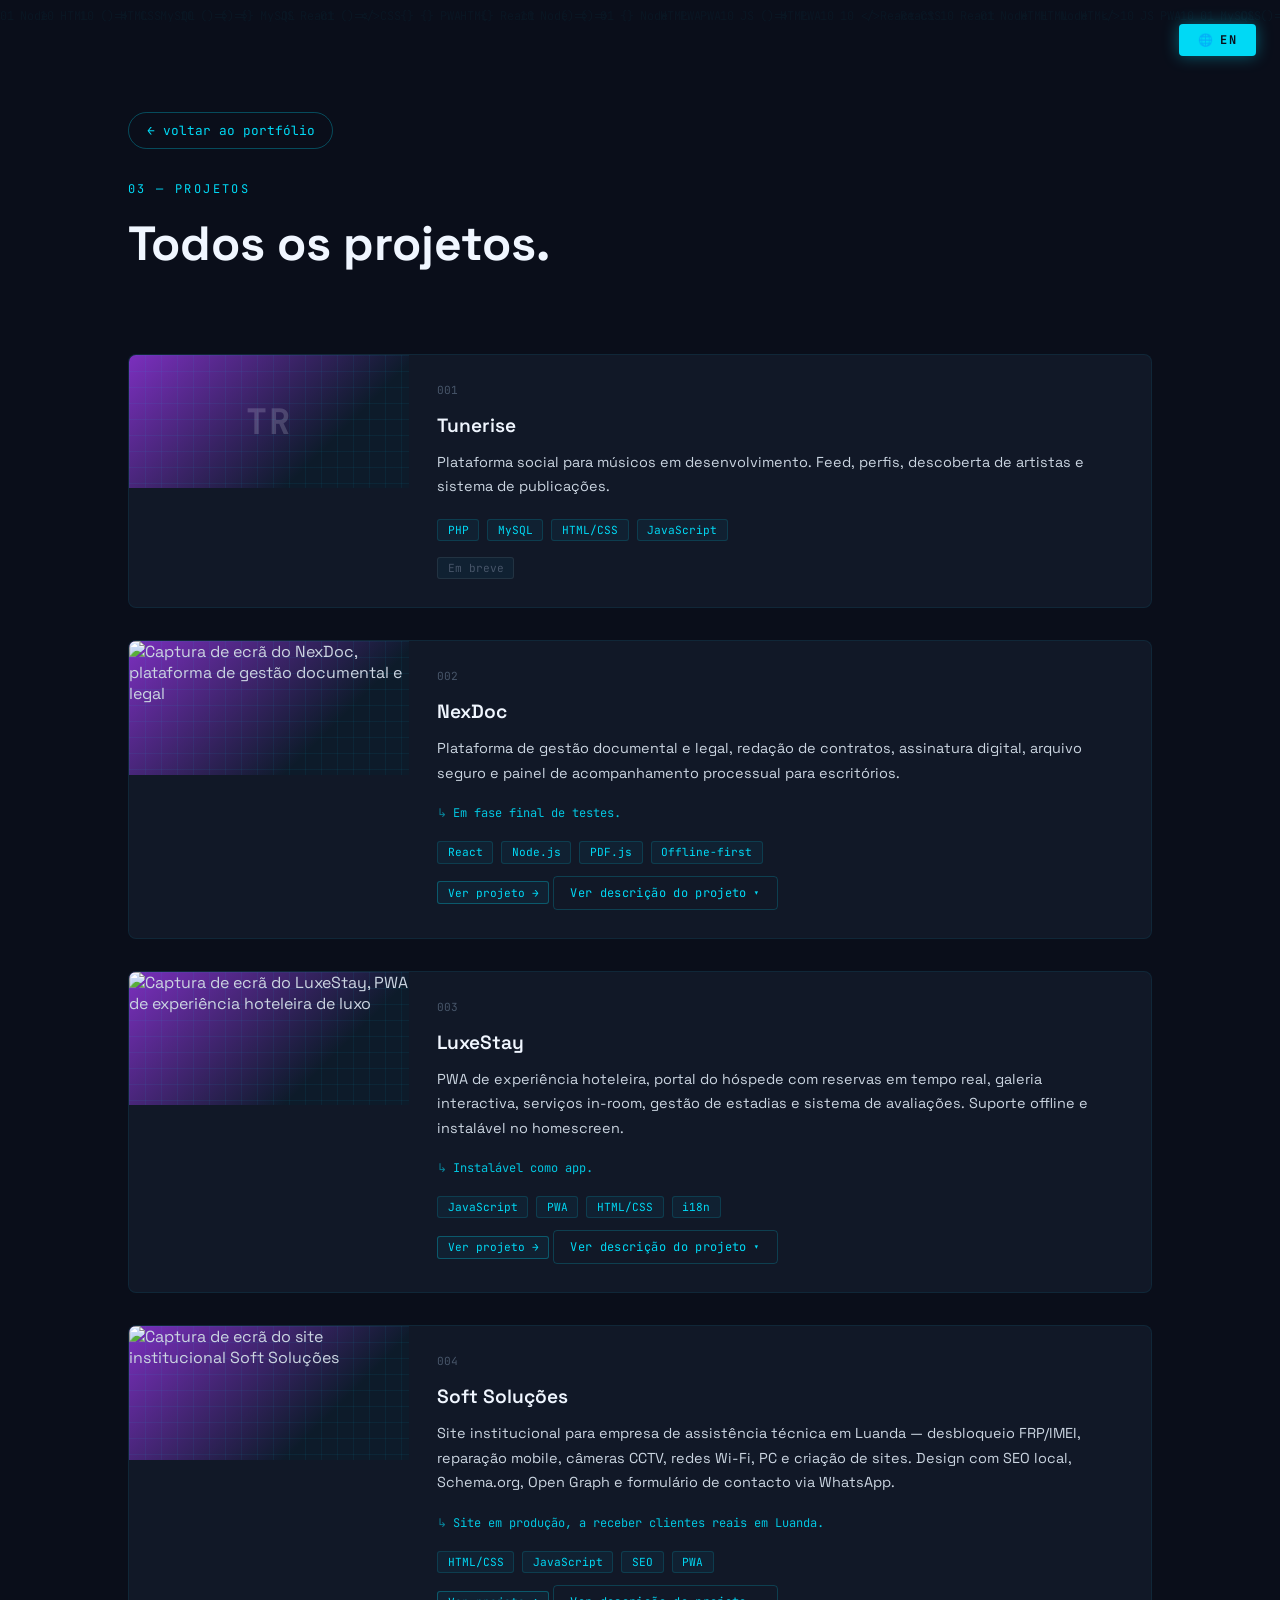
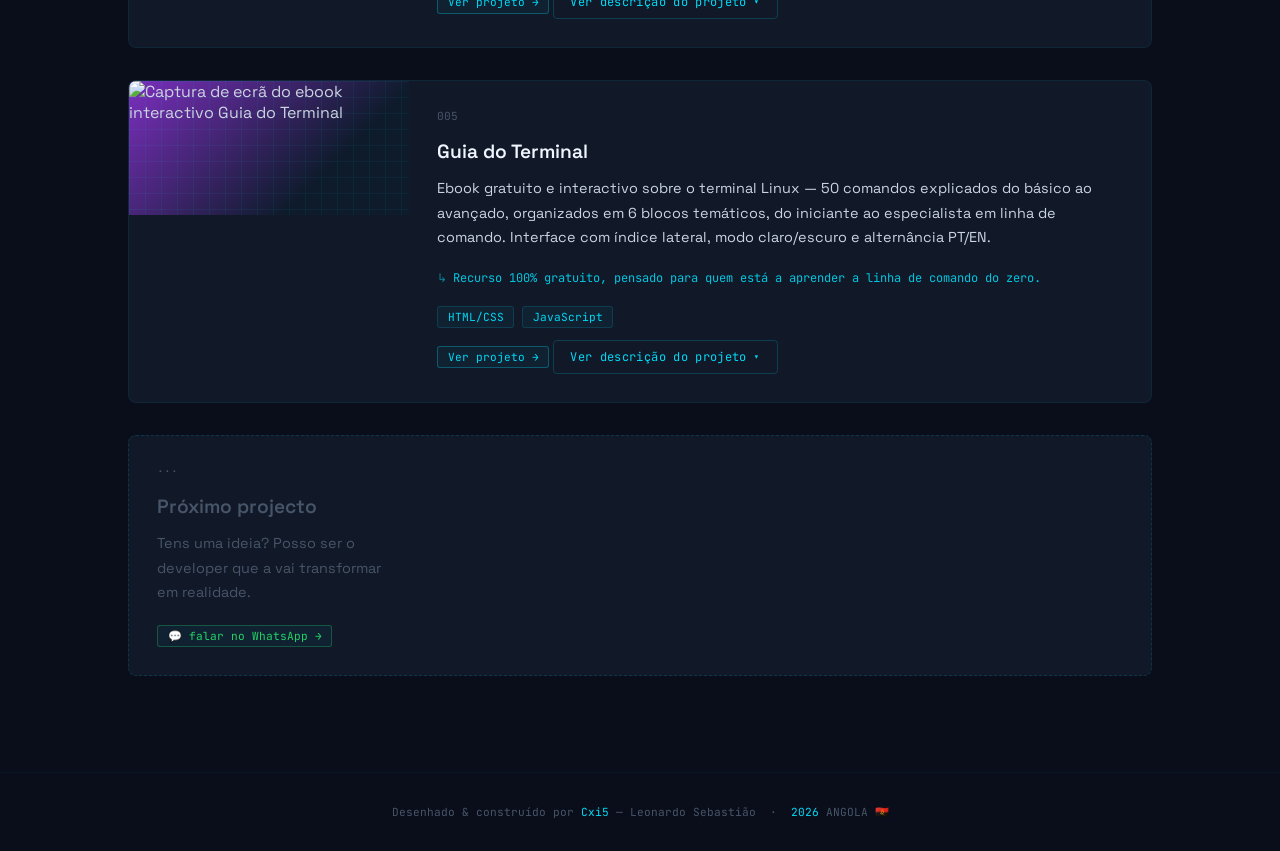
==== commit e680a31a: "Add files via upload" ====
--- a/projetos.html
+++ b/projetos.html
@@ -238,8 +238,13 @@
   </div>
   <div id="detail-luxestay" data-title-pt="LuxeStay" data-title-en="LuxeStay">
     <div data-lang="pt">
-      <p>O LuxeStay é uma PWA de reservas de hotel com fluxo completo de descoberta, reserva e gestão de estadias — construída inteiramente em JavaScript vanilla e CSS, sem frameworks no frontend, com Supabase como backend.</p>
+      <p>O LuxeStay é uma PWA de reservas de hotel com fluxo completo de descoberta, reserva e gestão de estadias — construída inteiramente em JavaScript vanilla e CSS, sem frameworks no frontend.
       <p>O objetivo do projeto foi testar até onde é possível ir com HTML, CSS e JavaScript puros sem abrir mão de autenticação real, dados persistidos (quartos, avaliações, reservas) e um fluxo de reserva completo — da pesquisa ao pagamento simulado — tudo isto com interface bilingue PT/EN.</p>
+      <div class="demo-account">
+        <strong>Conta de teste</strong>
+        <code>demo@luxuryresidence.com</code>
+        <code>Demoaccount@1234*</code>
+      </div>
       <h4>Funcionalidades principais</h4>
       <ul>
         <li>Autenticação completa — registo, login, recuperação de senha, validação de idade mínima e força de senha.</li>
@@ -259,6 +264,11 @@
     <div data-lang="en">
       <p>LuxeStay is a hotel-booking PWA with a full discovery, booking and stay-management flow — built entirely in vanilla JavaScript and CSS, with no frontend framework, using Supabase as the backend.</p>
       <p>The goal of the project was to see how far plain HTML, CSS and JavaScript could go without giving up real authentication, persisted data (rooms, reviews, bookings) and a complete booking flow — from search to mocked payment — all wrapped in a bilingual PT/EN interface.</p>
+      <div class="demo-account">
+        <strong>Demo account</strong>
+        <code>demo@luxuryresidence.com</code>
+        <code>Demoaccount@1234*</code>
+      </div>
       <h4>Key features</h4>
       <ul>
         <li>Full authentication — sign-up, login, password recovery, minimum-age validation and password strength checks.</li>
--- a/style.css
+++ b/style.css
@@ -233,8 +233,8 @@
 
 /* PROJECTS — FULL PAGE (projetos.html) */
 .projects-full-list { display:flex; flex-direction:column; gap:2rem; width:100%; }
-.projects-full-list .project-card { display:grid; grid-template-columns:280px 1fr; }
-.projects-full-list .project-image { aspect-ratio:auto; height:100%; }
+.projects-full-list .project-card { display:grid; grid-template-columns:280px 1fr; align-items:start; }
+.projects-full-list .project-image { aspect-ratio:2.1/1; height:auto; align-self:start; }
 @media(max-width:1024px) and (min-width:769px){ .projects-full-list .project-card { grid-template-columns:220px 1fr; } }
 @media(max-width:768px){ .projects-full-list .project-card { grid-template-columns:1fr; } .projects-full-list .project-image { aspect-ratio:2.1/1; } }
 .projects-page-hero { padding:7rem 10vw 1rem; }
@@ -328,6 +328,9 @@
 .project-modal-body h4 { font-size:.95rem; color:var(--white); margin:1.25rem 0 .5rem; }
 .project-modal-body ul { padding-left:1.2rem; margin-bottom:1rem; }
 .project-modal-body li { margin-bottom:.4rem; }
+.demo-account { background:rgba(0,217,245,.06); border:1px solid rgba(0,217,245,.18); border-radius:6px; padding:.9rem 1.1rem; margin-bottom:1.25rem; }
+.demo-account strong { display:block; font-size:.82rem; color:var(--white); margin-bottom:.5rem; }
+.demo-account code { display:block; font-family:'JetBrains Mono',monospace; font-size:.82rem; color:var(--cyan); word-break:break-all; line-height:1.6; }
 body.modal-open { overflow:hidden; }
 
 /* MOOD POR PROJETO — o modal muda de tom consoante o projeto aberto,
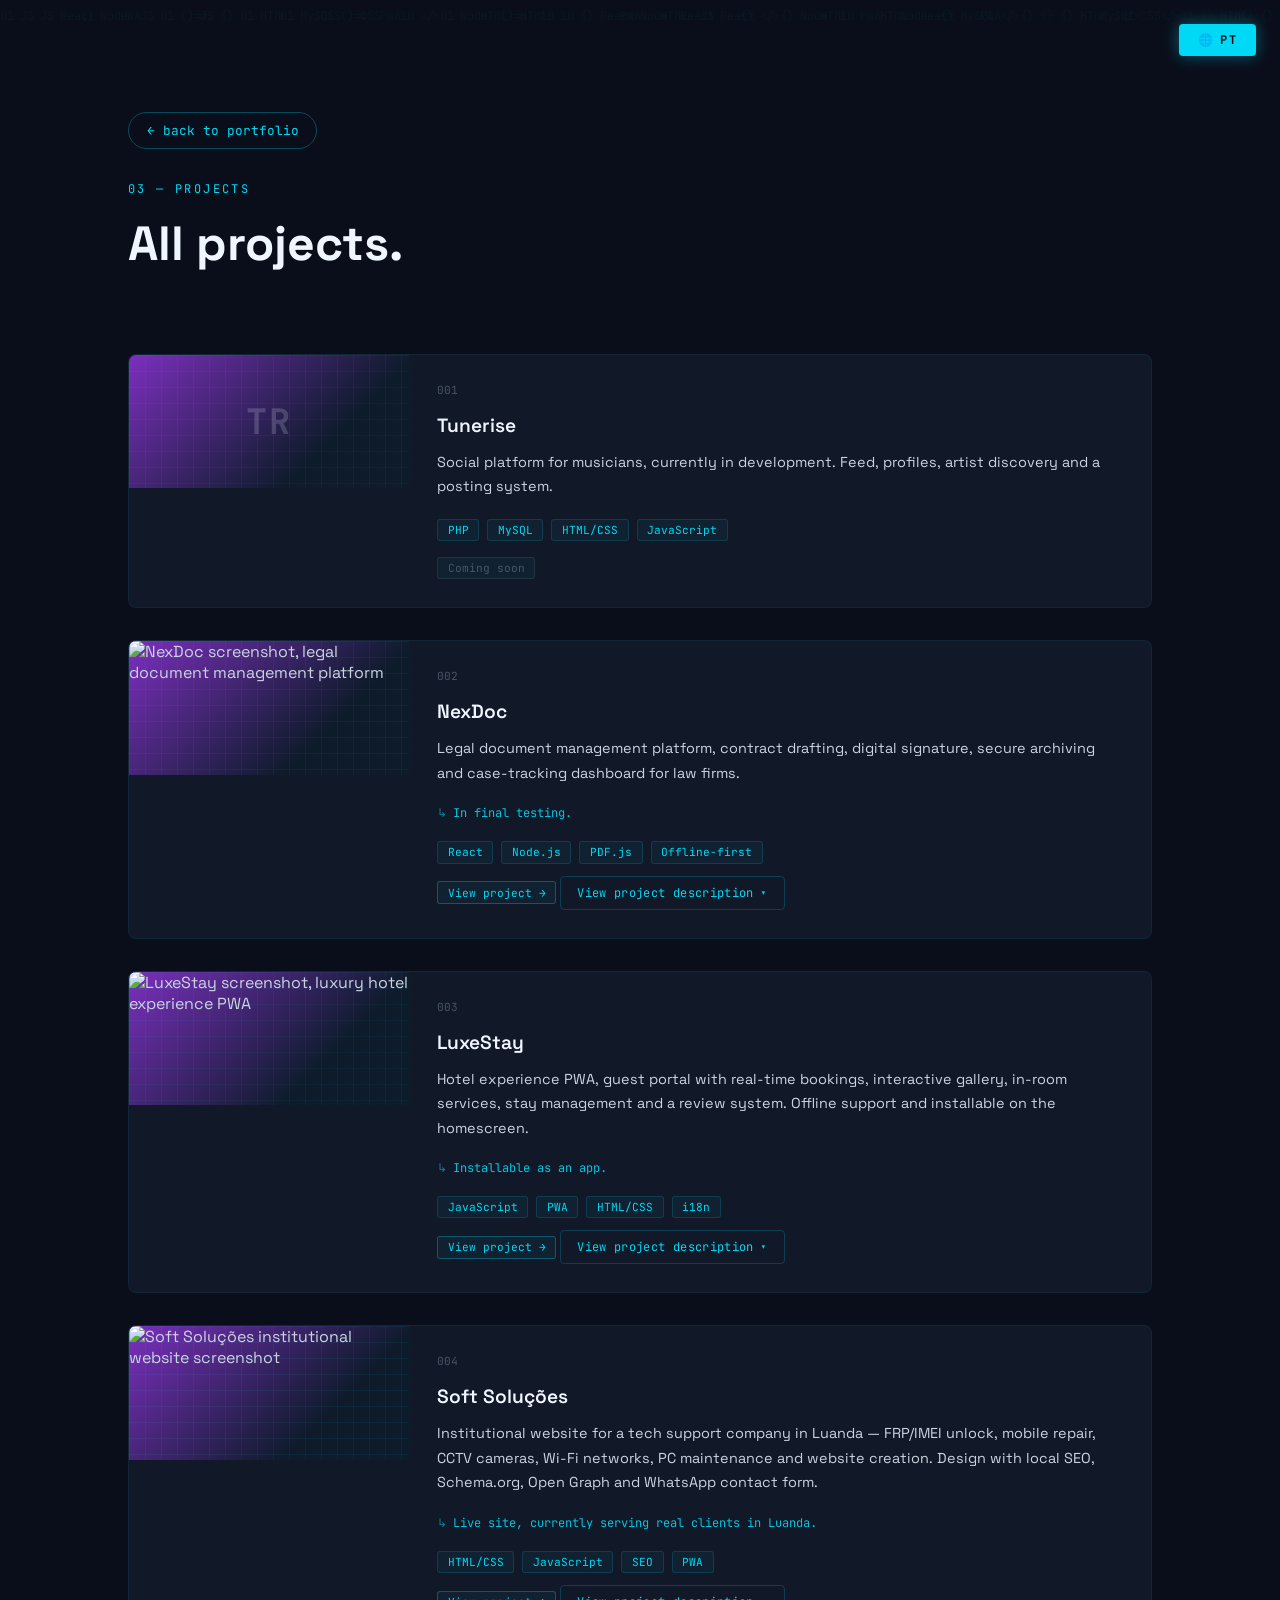
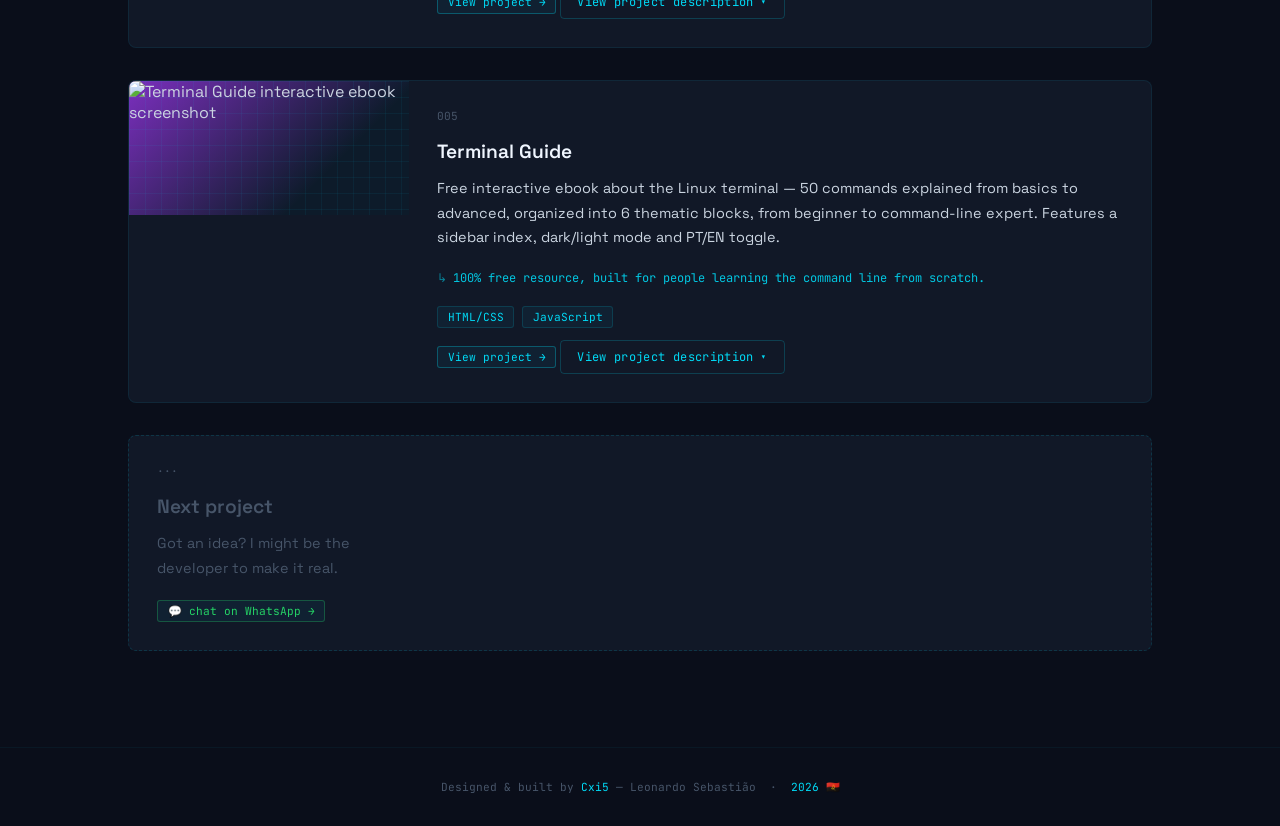
==== commit 0b41de46: "Add files via upload" ====
--- a/projetos.html
+++ b/projetos.html
@@ -1,59 +1,59 @@
 <!DOCTYPE html>
-<html lang="pt" data-lang="pt">
+<html lang="en" data-lang="en">
 <head>
   <meta charset="UTF-8" />
   <meta name="viewport" content="width=device-width, initial-scale=1.0" />
-  <title>Projetos — Leonardo Sebastião Cxi5 | Programador Front-end Angola</title>
-  <meta name="description" content="Todos os projetos de Leonardo Sebastião, também conhecido como Cxi5 — programador front-end em Luanda, Angola, criador de sites, plataformas e landing pages." />
-  <meta name="keywords" content="leonardo sebastião, cxi5, programador angola, programador luanda, criar site, criar landing page, portfolio programador angola" />
+  <title>Projects — Leonardo Sebastião (Cxi5) | Front-end Programmer Angola</title>
+  <meta name="description" content="All projects by Leonardo Sebastião, also known as Cxi5 — front-end developer and programmer in Luanda, Angola, building websites, platforms and landing pages." />
+  <meta name="keywords" content="leonardo sebastiao, cxi5, programmer angola, developer angola, build a website, landing page developer, programmer portfolio angola" />
   <meta name="robots" content="index, follow, max-snippet:-1, max-image-preview:large, max-video-preview:-1" />
   <meta name="theme-color" content="#0A0E1A" />
-  <link rel="canonical" href="https://cxi5.site.je/projetos.html" />
+  <link rel="canonical" href="https://cxi5.site.je/en/projetos.html" />
   <link rel="alternate" hreflang="pt" href="https://cxi5.site.je/projetos.html" />
   <link rel="alternate" hreflang="en" href="https://cxi5.site.je/en/projetos.html" />
   <link rel="alternate" hreflang="x-default" href="https://cxi5.site.je/projetos.html" />
 
   <!-- Favicon -->
-  <link rel="icon" type="image/svg+xml" href="favicon.svg">
-  <link rel="icon" type="image/png" sizes="32x32" href="favicon-32.png">
-  <link rel="icon" type="image/png" sizes="16x16" href="favicon-16.png">
-  <link rel="apple-touch-icon" href="apple-touch-icon.png">
-  <link rel="icon" href="favicon.ico">
+  <link rel="icon" type="image/svg+xml" href="../favicon.svg">
+  <link rel="icon" type="image/png" sizes="32x32" href="../favicon-32.png">
+  <link rel="icon" type="image/png" sizes="16x16" href="../favicon-16.png">
+  <link rel="apple-touch-icon" href="../apple-touch-icon.png">
+  <link rel="icon" href="../favicon.ico">
 
   <link href="https://fonts.googleapis.com/css2?family=Space+Grotesk:wght@300;400;500;600;700&family=JetBrains+Mono:wght@300;400;700&display=swap" rel="stylesheet">
-  <link rel="stylesheet" href="style.css">
+  <link rel="stylesheet" href="../style.css">
 </head>
 <body>
 
-<a href="#main-content" class="skip-link" data-pt="Saltar para o conteúdo" data-en="Skip to content">Saltar para o conteúdo</a>
+<a href="#main-content" class="skip-link" data-pt="Saltar para o conteúdo" data-en="Skip to content">Skip to content</a>
 
 <canvas id="matrix-canvas"></canvas>
 
 <!-- LANG BUTTON -->
 <button id="lang-btn" onclick="toggleLang()" aria-label="Alternar idioma / Switch language">
   <span>🌐</span>
-  <span id="lang-label">EN</span>
+  <span id="lang-label">PT</span>
 </button>
 
 <main id="main-content" style="display:block;">
 
   <div class="projects-page-hero">
-    <a href="index.html#projects" class="back-link reveal" data-pt="← voltar ao portfólio" data-en="← back to portfolio">← voltar ao portfólio</a>
-    <p class="section-label reveal" style="margin-top:2rem" data-pt="03 — projetos" data-en="03 — projects">03 — projetos</p>
-    <h1 class="section-title reveal" data-pt="Todos os projetos." data-en="All projects.">Todos os projetos.</h1>
+    <a href="../index.html#projects" class="back-link reveal" data-pt="← voltar ao portfólio" data-en="← back to portfolio">← back to portfolio</a>
+    <p class="section-label reveal" style="margin-top:2rem" data-pt="03 — projetos" data-en="03 — projects">03 — projects</p>
+    <h1 class="section-title reveal" data-pt="Todos os projetos." data-en="All projects.">All projects.</h1>
   </div>
 
   <div class="projects-page-list-wrap">
     <div class="projects-full-list">
 
       <div class="project-card reveal">
-        <!-- placeholder: substituir por screenshot real -->
+        <!-- placeholder: replace with real screenshot -->
         <div class="project-image"><span class="project-image-initials">TR</span></div>
         <div class="project-card-body">
           <p class="project-num">001</p>
           <h3 class="project-name">Tunerise</h3>
           <p class="project-desc" data-pt="Plataforma social para músicos em desenvolvimento. Feed, perfis, descoberta de artistas e sistema de publicações." data-en="Social platform for musicians, currently in development. Feed, profiles, artist discovery and a posting system.">
-            Plataforma social para músicos em desenvolvimento. Feed, perfis, descoberta de artistas e sistema de publicações.
+            Social platform for musicians, currently in development. Feed, profiles, artist discovery and a posting system.
           </p>
           <div class="project-tags">
             <span class="project-tag">PHP</span>
@@ -61,107 +61,107 @@
             <span class="project-tag">HTML/CSS</span>
             <span class="project-tag">JavaScript</span>
           </div>
-          <span class="project-tag" style="display:inline-block;margin-top:1rem;color:var(--muted);border-color:rgba(255,255,255,.08);cursor:default" data-pt="Em breve" data-en="Coming soon">Em breve</span>
-        </div>
-      </div>
-
-      <div class="project-card reveal">
-        <!-- placeholder: substituir por screenshot real -->
+          <span class="project-tag" style="display:inline-block;margin-top:1rem;color:var(--muted);border-color:rgba(255,255,255,.08);cursor:default" data-pt="Em breve" data-en="Coming soon">Coming soon</span>
+        </div>
+      </div>
+
+      <div class="project-card reveal">
+        <!-- placeholder: replace with real screenshot -->
         <div class="project-image">
-          <img src="img/projects/nexdoc-horizontal.webp" alt="Captura de ecrã do NexDoc, plataforma de gestão documental e legal" loading="lazy" decoding="async" width="1469" height="665">
+          <img src="../img/projects/nexdoc-horizontal.webp" alt="NexDoc screenshot, legal document management platform" loading="lazy" decoding="async" width="1469" height="665">
         </div>
         <div class="project-card-body">
           <p class="project-num">002</p>
           <h3 class="project-name">NexDoc</h3>
           <p class="project-desc" data-pt="Plataforma de gestão documental e legal, redação de contratos, assinatura digital, arquivo seguro e painel de acompanhamento processual para escritórios." data-en="Legal document management platform, contract drafting, digital signature, secure archiving and case-tracking dashboard for law firms.">
-            Plataforma de gestão documental e legal, redação de contratos, assinatura digital, arquivo seguro e painel de acompanhamento processual para escritórios.
-          </p>
-          <p class="project-impact" data-pt="Em fase final de testes." data-en="In final testing.">Em fase final de testes.</p>
+            Legal document management platform, contract drafting, digital signature, secure archiving and case-tracking dashboard for law firms.
+          </p>
+          <p class="project-impact" data-pt="Em fase final de testes." data-en="In final testing.">In final testing.</p>
           <div class="project-tags">
             <span class="project-tag">React</span>
             <span class="project-tag">Node.js</span>
             <span class="project-tag">PDF.js</span>
             <span class="project-tag">Offline-first</span>
           </div>
-          <a href="https://cxi5.github.io/nexdoc/" target="_blank" class="project-tag project-link" data-pt="Ver projeto →" data-en="View project →">Ver projeto →</a>
+          <a href="https://cxi5.github.io/nexdoc/" target="_blank" class="project-tag project-link" data-pt="Ver projeto →" data-en="View project →">View project →</a>
           <button type="button" class="project-desc-btn" onclick="openProjectModal('nexdoc', this)">
-            <span data-pt="Ver descrição do projeto" data-en="View project description">Ver descrição do projeto</span>
+            <span data-pt="Ver descrição do projeto" data-en="View project description">View project description</span>
             <span class="pdb-chevron">▾</span>
           </button>
         </div>
       </div>
 
       <div class="project-card reveal">
-        <!-- placeholder: substituir por screenshot real -->
+        <!-- placeholder: replace with real screenshot -->
         <div class="project-image">
-          <img src="img/projects/luxestay-horizontal.webp" alt="Captura de ecrã do LuxeStay, PWA de experiência hoteleira de luxo" loading="lazy" decoding="async" width="1447" height="669">
+          <img src="../img/projects/luxestay-horizontal.webp" alt="LuxeStay screenshot, luxury hotel experience PWA" loading="lazy" decoding="async" width="1447" height="669">
         </div>
         <div class="project-card-body">
           <p class="project-num">003</p>
           <h3 class="project-name">LuxeStay</h3>
           <p class="project-desc" data-pt="PWA de experiência hoteleira, portal do hóspede com reservas em tempo real, galeria interactiva, serviços in-room, gestão de estadias e sistema de avaliações. Suporte offline e instalável no homescreen." data-en="Hotel experience PWA, guest portal with real-time bookings, interactive gallery, in-room services, stay management and a review system. Offline support and installable on the homescreen.">
-            PWA de experiência hoteleira, portal do hóspede com reservas em tempo real, galeria interactiva, serviços in-room, gestão de estadias e sistema de avaliações. Suporte offline e instalável no homescreen.
-          </p>
-          <p class="project-impact" data-pt="Instalável como app." data-en="Installable as an app.">Instalável como app.</p>
+            Hotel experience PWA, guest portal with real-time bookings, interactive gallery, in-room services, stay management and a review system. Offline support and installable on the homescreen.
+          </p>
+          <p class="project-impact" data-pt="Instalável como app." data-en="Installable as an app.">Installable as an app.</p>
           <div class="project-tags">
             <span class="project-tag">JavaScript</span>
             <span class="project-tag">PWA</span>
             <span class="project-tag">HTML/CSS</span>
             <span class="project-tag">i18n</span>
           </div>
-          <a href="https://luxuryresidences.pages.dev/" target="_blank" class="project-tag project-link" data-pt="Ver projeto →" data-en="View project →">Ver projeto →</a>
+          <a href="https://luxuryresidences.pages.dev/" target="_blank" class="project-tag project-link" data-pt="Ver projeto →" data-en="View project →">View project →</a>
           <button type="button" class="project-desc-btn" onclick="openProjectModal('luxestay', this)">
-            <span data-pt="Ver descrição do projeto" data-en="View project description">Ver descrição do projeto</span>
+            <span data-pt="Ver descrição do projeto" data-en="View project description">View project description</span>
             <span class="pdb-chevron">▾</span>
           </button>
         </div>
       </div>
 
       <div class="project-card reveal">
-        <!-- placeholder: substituir por screenshot real -->
+        <!-- placeholder: replace with real screenshot -->
         <div class="project-image">
-          <img src="img/projects/softsolucoes-horizontal.webp" alt="Captura de ecrã do site institucional Soft Soluções" loading="lazy" decoding="async" width="1459" height="659">
+          <img src="../img/projects/softsolucoes-horizontal.webp" alt="Soft Soluções institutional website screenshot" loading="lazy" decoding="async" width="1459" height="659">
         </div>
         <div class="project-card-body">
           <p class="project-num">004</p>
           <h3 class="project-name">Soft Soluções</h3>
           <p class="project-desc" data-pt="Site institucional para empresa de assistência técnica em Luanda — desbloqueio FRP/IMEI, reparação mobile, câmeras CCTV, redes Wi-Fi, PC e criação de sites. Design com SEO local, Schema.org, Open Graph e formulário de contacto via WhatsApp." data-en="Institutional website for a tech support company in Luanda — FRP/IMEI unlock, mobile repair, CCTV cameras, Wi-Fi networks, PC maintenance and website creation. Design with local SEO, Schema.org, Open Graph and WhatsApp contact form.">
-            Site institucional para empresa de assistência técnica em Luanda — desbloqueio FRP/IMEI, reparação mobile, câmeras CCTV, redes Wi-Fi, PC e criação de sites. Design com SEO local, Schema.org, Open Graph e formulário de contacto via WhatsApp.
-          </p>
-          <p class="project-impact" data-pt="Site em produção, a receber clientes reais em Luanda." data-en="Live site, currently serving real clients in Luanda.">Site em produção, a receber clientes reais em Luanda.</p>
+            Institutional website for a tech support company in Luanda — FRP/IMEI unlock, mobile repair, CCTV cameras, Wi-Fi networks, PC maintenance and website creation. Design with local SEO, Schema.org, Open Graph and WhatsApp contact form.
+          </p>
+          <p class="project-impact" data-pt="Site em produção, a receber clientes reais em Luanda." data-en="Live site, currently serving real clients in Luanda.">Live site, currently serving real clients in Luanda.</p>
           <div class="project-tags">
             <span class="project-tag">HTML/CSS</span>
             <span class="project-tag">JavaScript</span>
             <span class="project-tag">SEO</span>
             <span class="project-tag">PWA</span>
           </div>
-          <a href="https://softsolucoes.wuaze.com" target="_blank" class="project-tag project-link" data-pt="Ver projeto →" data-en="View project →">Ver projeto →</a>
+          <a href="https://softsolucoes.wuaze.com" target="_blank" class="project-tag project-link" data-pt="Ver projeto →" data-en="View project →">View project →</a>
           <button type="button" class="project-desc-btn" onclick="openProjectModal('softsolucoes', this)">
-            <span data-pt="Ver descrição do projeto" data-en="View project description">Ver descrição do projeto</span>
+            <span data-pt="Ver descrição do projeto" data-en="View project description">View project description</span>
             <span class="pdb-chevron">▾</span>
           </button>
         </div>
       </div>
 
       <div class="project-card reveal">
-        <!-- placeholder: substituir por screenshot real -->
+        <!-- placeholder: replace with real screenshot -->
         <div class="project-image">
-          <img src="img/projects/terminal-horizontal.webp" alt="Captura de ecrã do ebook interactivo Guia do Terminal" loading="lazy" decoding="async" width="1459" height="668">
+          <img src="../img/projects/terminal-horizontal.webp" alt="Terminal Guide interactive ebook screenshot" loading="lazy" decoding="async" width="1459" height="668">
         </div>
         <div class="project-card-body">
           <p class="project-num">005</p>
-          <h3 class="project-name" data-pt="Guia do Terminal" data-en="Terminal Guide">Guia do Terminal</h3>
+          <h3 class="project-name" data-pt="Guia do Terminal" data-en="Terminal Guide">Terminal Guide</h3>
           <p class="project-desc" data-pt="Ebook gratuito e interactivo sobre o terminal Linux — 50 comandos explicados do básico ao avançado, organizados em 6 blocos temáticos, do iniciante ao especialista em linha de comando. Interface com índice lateral, modo claro/escuro e alternância PT/EN." data-en="Free interactive ebook about the Linux terminal — 50 commands explained from basics to advanced, organized into 6 thematic blocks, from beginner to command-line expert. Features a sidebar index, dark/light mode and PT/EN toggle.">
-            Ebook gratuito e interactivo sobre o terminal Linux — 50 comandos explicados do básico ao avançado, organizados em 6 blocos temáticos, do iniciante ao especialista em linha de comando. Interface com índice lateral, modo claro/escuro e alternância PT/EN.
-          </p>
-          <p class="project-impact" data-pt="Recurso 100% gratuito, pensado para quem está a aprender a linha de comando do zero." data-en="100% free resource, built for people learning the command line from scratch.">Recurso 100% gratuito, pensado para quem está a aprender a linha de comando do zero.</p>
+            Free interactive ebook about the Linux terminal — 50 commands explained from basics to advanced, organized into 6 thematic blocks, from beginner to command-line expert. Features a sidebar index, dark/light mode and PT/EN toggle.
+          </p>
+          <p class="project-impact" data-pt="Recurso 100% gratuito, pensado para quem está a aprender a linha de comando do zero." data-en="100% free resource, built for people learning the command line from scratch.">100% free resource, built for people learning the command line from scratch.</p>
           <div class="project-tags">
             <span class="project-tag">HTML/CSS</span>
             <span class="project-tag">JavaScript</span>
           </div>
-          <a href="https://cxi5.github.io/terminal-guide/" target="_blank" class="project-tag project-link" data-pt="Ver projeto →" data-en="View project →">Ver projeto →</a>
+          <a href="https://cxi5.github.io/terminal-guide/" target="_blank" class="project-tag project-link" data-pt="Ver projeto →" data-en="View project →">View project →</a>
           <button type="button" class="project-desc-btn" onclick="openProjectModal('terminal', this)">
-            <span data-pt="Ver descrição do projeto" data-en="View project description">Ver descrição do projeto</span>
+            <span data-pt="Ver descrição do projeto" data-en="View project description">View project description</span>
             <span class="pdb-chevron">▾</span>
           </button>
         </div>
@@ -171,10 +171,10 @@
       <div class="project-card reveal" style="border-style:dashed;border-color:rgba(0,217,245,0.15);">
         <div class="project-card-body">
           <p class="project-num">···</p>
-          <h3 class="project-name" style="color:var(--muted)" data-pt="Próximo projecto" data-en="Next project">Próximo projecto</h3>
-          <p class="project-desc" style="color:var(--muted)" data-pt="Tens uma ideia? Posso ser o developer que a vai transformar em realidade." data-en="Got an idea? I might be the developer to make it real.">Tens uma ideia? Posso ser o developer que a vai transformar em realidade.</p>
-          <div class="project-tags">
-            <a href="#" data-wa-link target="_blank" class="project-tag" style="text-decoration:none;color:#25D366;border-color:rgba(37,211,102,.3);" data-pt="💬 falar no WhatsApp →" data-en="💬 chat on WhatsApp →">💬 falar no WhatsApp →</a>
+          <h3 class="project-name" style="color:var(--muted)" data-pt="Próximo projecto" data-en="Next project">Next project</h3>
+          <p class="project-desc" style="color:var(--muted)" data-pt="Tens uma ideia? Posso ser o developer que a vai transformar em realidade." data-en="Got an idea? I might be the developer to make it real.">Got an idea? I might be the developer to make it real.</p>
+          <div class="project-tags">
+            <a href="#" data-wa-link target="_blank" class="project-tag" style="text-decoration:none;color:#25D366;border-color:rgba(37,211,102,.3);" data-pt="💬 falar no WhatsApp →" data-en="💬 chat on WhatsApp →">💬 chat on WhatsApp →</a>
           </div>
         </div>
       </div>
@@ -186,11 +186,11 @@
 
 <footer>
   <p data-pt="Desenhado &amp; construído por <span>Cxi5</span> — Leonardo Sebastião &nbsp;·&nbsp; <span>2026</span> 🇦🇴" data-en="Designed &amp; built by <span>Cxi5</span> — Leonardo Sebastião &nbsp;·&nbsp; <span>2026</span> 🇦🇴">
-    Desenhado &amp; construído por <span>Cxi5</span> — Leonardo Sebastião &nbsp;·&nbsp; <span>2026</span>  ANGOLA 🇦🇴
+    Designed &amp; built by <span>Cxi5</span> — Leonardo Sebastião &nbsp;·&nbsp; <span>2026</span> 🇦🇴
   </p>
 </footer>
 
-<!-- Conteúdo completo dos projetos (para o modal "Ver descrição do projeto") -->
+<!-- Full project content (for the "View project description" modal) -->
 <div id="project-details" hidden>
   <div id="detail-nexdoc" data-title-pt="NexDoc" data-title-en="NexDoc">
     <div data-lang="pt">
@@ -238,7 +238,7 @@
   </div>
   <div id="detail-luxestay" data-title-pt="LuxeStay" data-title-en="LuxeStay">
     <div data-lang="pt">
-      <p>O LuxeStay é uma PWA de reservas de hotel com fluxo completo de descoberta, reserva e gestão de estadias — construída inteiramente em JavaScript vanilla e CSS, sem frameworks no frontend.
+      <p>O LuxeStay é uma PWA de reservas de hotel com fluxo completo de descoberta, reserva e gestão de estadias — construída inteiramente em JavaScript vanilla e CSS, sem frameworks no frontend, com Supabase como backend.</p>
       <p>O objetivo do projeto foi testar até onde é possível ir com HTML, CSS e JavaScript puros sem abrir mão de autenticação real, dados persistidos (quartos, avaliações, reservas) e um fluxo de reserva completo — da pesquisa ao pagamento simulado — tudo isto com interface bilingue PT/EN.</p>
       <div class="demo-account">
         <strong>Conta de teste</strong>
@@ -364,15 +364,15 @@
   </div>
 </div>
 
-<!-- Modal — descrição completa de projeto -->
+<!-- Modal — full project description -->
 <div class="project-modal-overlay" id="project-modal-overlay">
   <div class="project-modal" role="dialog" aria-modal="true" aria-labelledby="project-modal-title">
-    <button type="button" class="project-modal-close" id="project-modal-close" aria-label="Fechar">×</button>
+    <button type="button" class="project-modal-close" id="project-modal-close" aria-label="Close">×</button>
     <h3 class="project-modal-title" id="project-modal-title"></h3>
     <div class="project-modal-body" id="project-modal-body"></div>
   </div>
 </div>
 
-<script src="main.js"></script>
+<script src="../main.js"></script>
 </body>
-</html>
+</html>
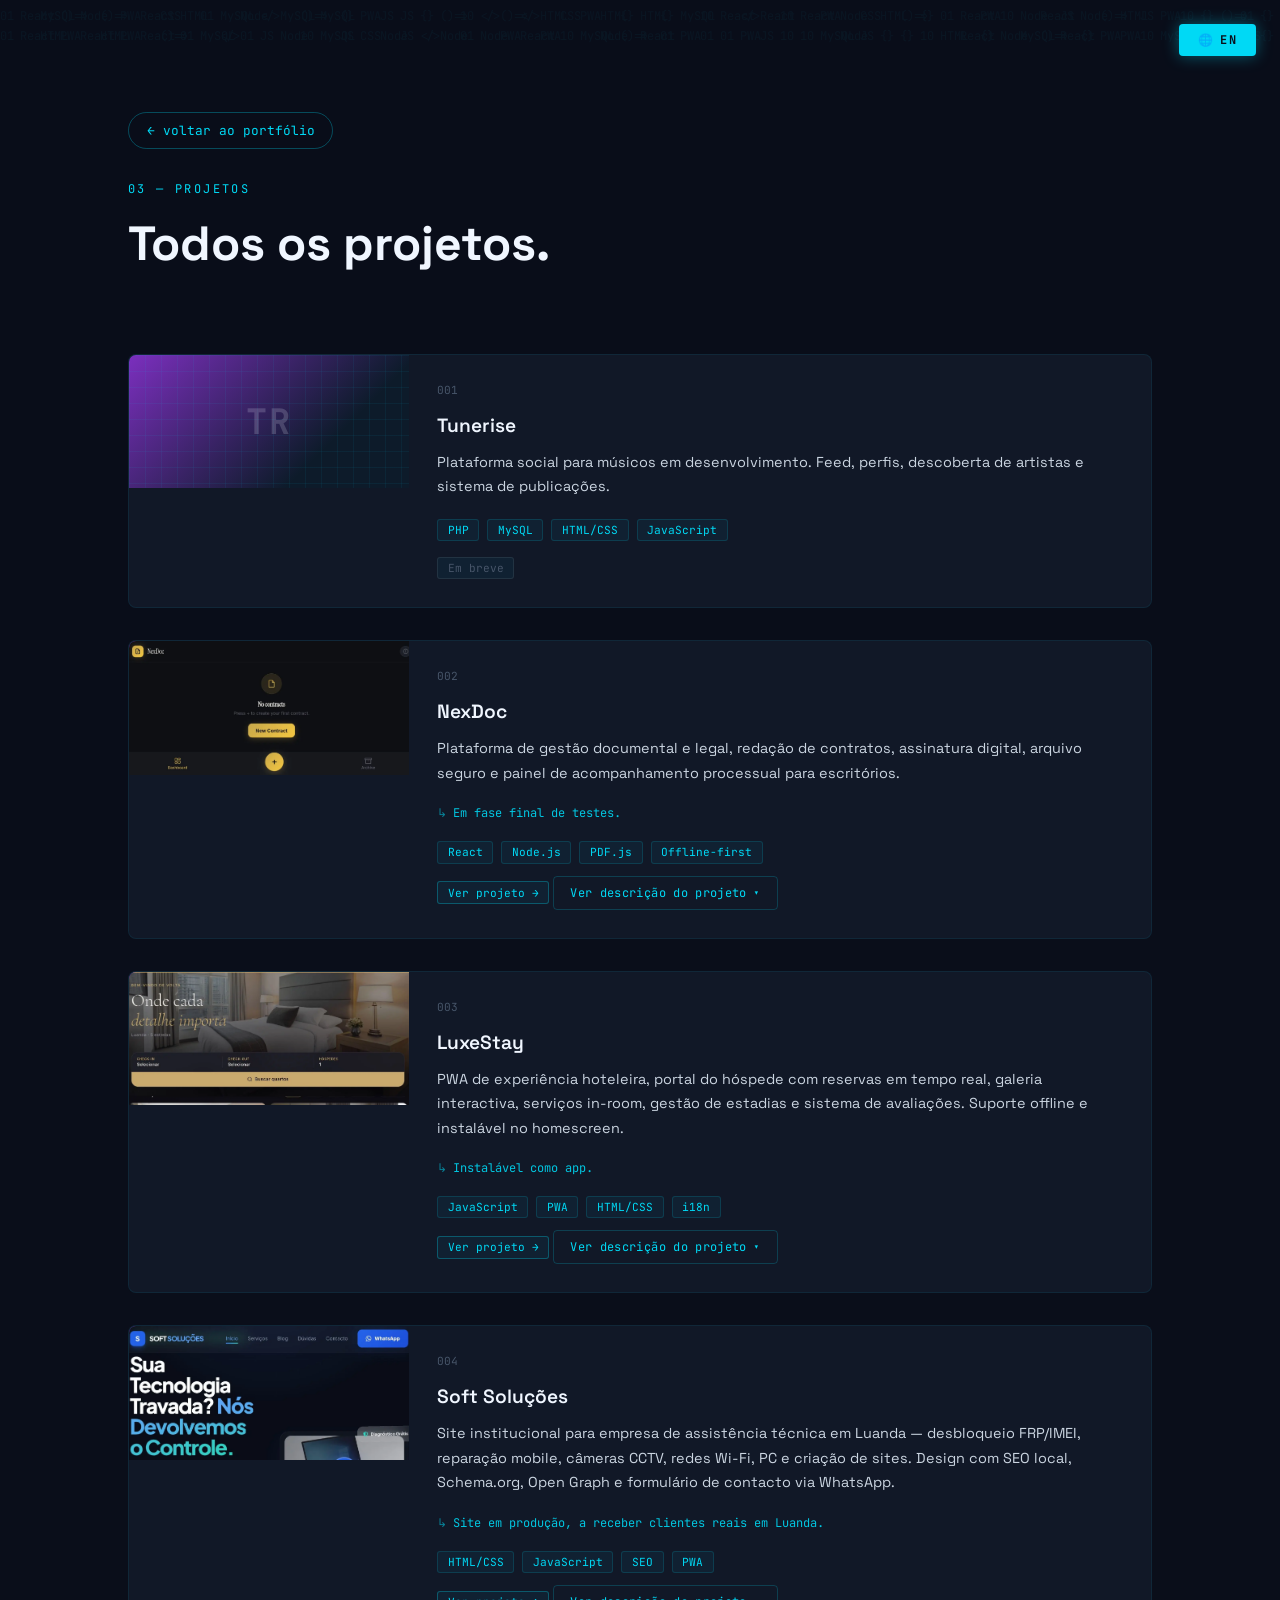
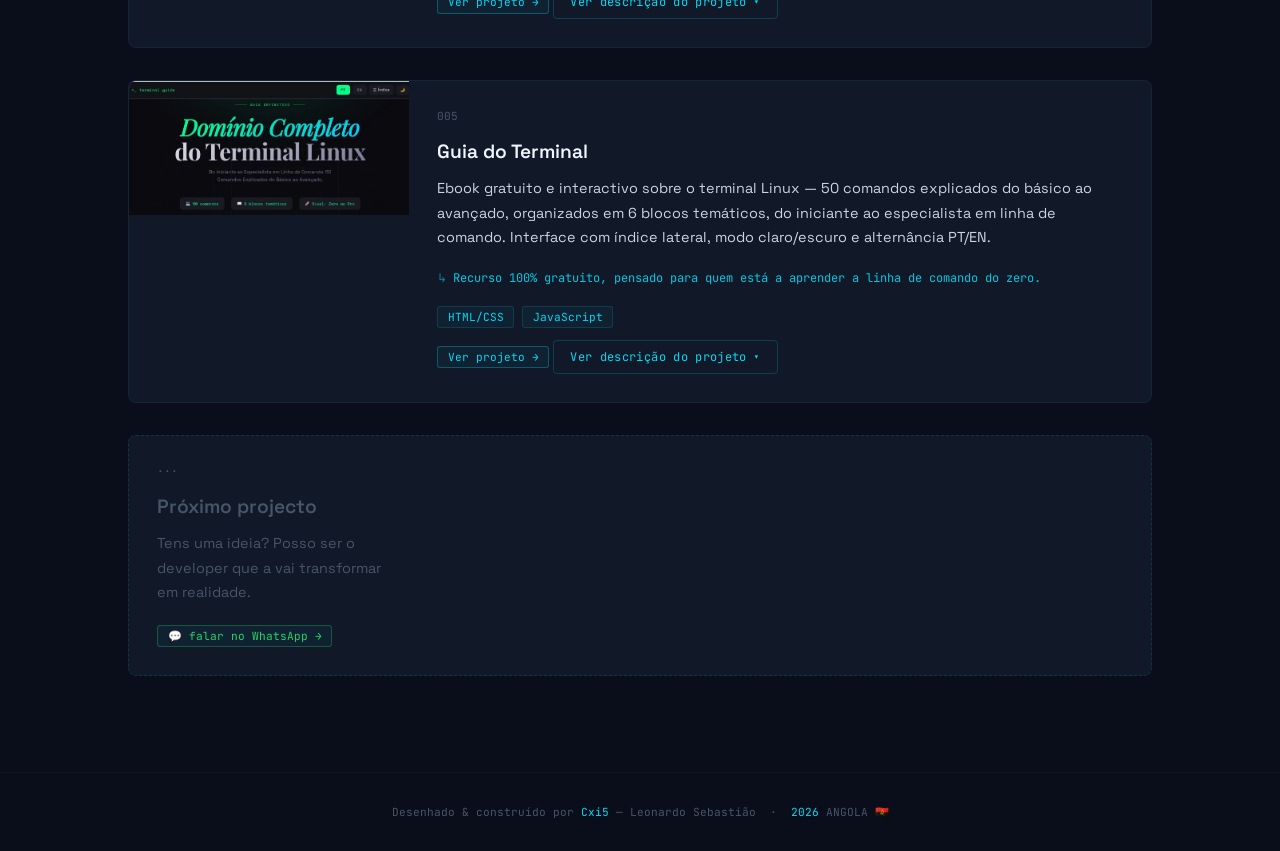
==== commit 6e8dac93: "deploy portfolio" ====
--- a/projetos.html
+++ b/projetos.html
@@ -1,59 +1,59 @@
 <!DOCTYPE html>
-<html lang="en" data-lang="en">
+<html lang="pt" data-lang="pt">
 <head>
   <meta charset="UTF-8" />
   <meta name="viewport" content="width=device-width, initial-scale=1.0" />
-  <title>Projects — Leonardo Sebastião (Cxi5) | Front-end Programmer Angola</title>
-  <meta name="description" content="All projects by Leonardo Sebastião, also known as Cxi5 — front-end developer and programmer in Luanda, Angola, building websites, platforms and landing pages." />
-  <meta name="keywords" content="leonardo sebastiao, cxi5, programmer angola, developer angola, build a website, landing page developer, programmer portfolio angola" />
+  <title>Projetos — Leonardo Sebastião Cxi5 | Programador Front-end Angola</title>
+  <meta name="description" content="Todos os projetos de Leonardo Sebastião, também conhecido como Cxi5 — programador front-end em Luanda, Angola, criador de sites, plataformas e landing pages." />
+  <meta name="keywords" content="leonardo sebastião, cxi5, programador angola, programador luanda, criar site, criar landing page, portfolio programador angola" />
   <meta name="robots" content="index, follow, max-snippet:-1, max-image-preview:large, max-video-preview:-1" />
   <meta name="theme-color" content="#0A0E1A" />
-  <link rel="canonical" href="https://cxi5.site.je/en/projetos.html" />
+  <link rel="canonical" href="https://cxi5.site.je/projetos.html" />
   <link rel="alternate" hreflang="pt" href="https://cxi5.site.je/projetos.html" />
   <link rel="alternate" hreflang="en" href="https://cxi5.site.je/en/projetos.html" />
   <link rel="alternate" hreflang="x-default" href="https://cxi5.site.je/projetos.html" />
 
   <!-- Favicon -->
-  <link rel="icon" type="image/svg+xml" href="../favicon.svg">
-  <link rel="icon" type="image/png" sizes="32x32" href="../favicon-32.png">
-  <link rel="icon" type="image/png" sizes="16x16" href="../favicon-16.png">
-  <link rel="apple-touch-icon" href="../apple-touch-icon.png">
-  <link rel="icon" href="../favicon.ico">
+  <link rel="icon" type="image/x-icon" href="favicon.ico">
+  <link rel="icon" type="image/png" sizes="32x32" href="favicon-32.png">
+  <link rel="icon" type="image/png" sizes="16x16" href="favicon-16.png">
+  <link rel="apple-touch-icon" href="apple-touch-icon.png">
+  <link rel="icon" href="favicon.ico">
 
   <link href="https://fonts.googleapis.com/css2?family=Space+Grotesk:wght@300;400;500;600;700&family=JetBrains+Mono:wght@300;400;700&display=swap" rel="stylesheet">
-  <link rel="stylesheet" href="../style.css">
+  <link rel="stylesheet" href="css/style.css">
 </head>
 <body>
 
-<a href="#main-content" class="skip-link" data-pt="Saltar para o conteúdo" data-en="Skip to content">Skip to content</a>
+<a href="#main-content" class="skip-link" data-pt="Saltar para o conteúdo" data-en="Skip to content">Saltar para o conteúdo</a>
 
 <canvas id="matrix-canvas"></canvas>
 
 <!-- LANG BUTTON -->
 <button id="lang-btn" onclick="toggleLang()" aria-label="Alternar idioma / Switch language">
   <span>🌐</span>
-  <span id="lang-label">PT</span>
+  <span id="lang-label">EN</span>
 </button>
 
 <main id="main-content" style="display:block;">
 
   <div class="projects-page-hero">
-    <a href="../index.html#projects" class="back-link reveal" data-pt="← voltar ao portfólio" data-en="← back to portfolio">← back to portfolio</a>
-    <p class="section-label reveal" style="margin-top:2rem" data-pt="03 — projetos" data-en="03 — projects">03 — projects</p>
-    <h1 class="section-title reveal" data-pt="Todos os projetos." data-en="All projects.">All projects.</h1>
+    <a href="index.html#projects" class="back-link reveal" data-pt="← voltar ao portfólio" data-en="← back to portfolio">← voltar ao portfólio</a>
+    <p class="section-label reveal" style="margin-top:2rem" data-pt="03 — projetos" data-en="03 — projects">03 — projetos</p>
+    <h1 class="section-title reveal" data-pt="Todos os projetos." data-en="All projects.">Todos os projetos.</h1>
   </div>
 
   <div class="projects-page-list-wrap">
     <div class="projects-full-list">
 
       <div class="project-card reveal">
-        <!-- placeholder: replace with real screenshot -->
+        <!-- placeholder: substituir por screenshot real -->
         <div class="project-image"><span class="project-image-initials">TR</span></div>
         <div class="project-card-body">
           <p class="project-num">001</p>
           <h3 class="project-name">Tunerise</h3>
           <p class="project-desc" data-pt="Plataforma social para músicos em desenvolvimento. Feed, perfis, descoberta de artistas e sistema de publicações." data-en="Social platform for musicians, currently in development. Feed, profiles, artist discovery and a posting system.">
-            Social platform for musicians, currently in development. Feed, profiles, artist discovery and a posting system.
+            Plataforma social para músicos em desenvolvimento. Feed, perfis, descoberta de artistas e sistema de publicações.
           </p>
           <div class="project-tags">
             <span class="project-tag">PHP</span>
@@ -61,107 +61,107 @@
             <span class="project-tag">HTML/CSS</span>
             <span class="project-tag">JavaScript</span>
           </div>
-          <span class="project-tag" style="display:inline-block;margin-top:1rem;color:var(--muted);border-color:rgba(255,255,255,.08);cursor:default" data-pt="Em breve" data-en="Coming soon">Coming soon</span>
-        </div>
-      </div>
-
-      <div class="project-card reveal">
-        <!-- placeholder: replace with real screenshot -->
+          <span class="project-tag" style="display:inline-block;margin-top:1rem;color:var(--muted);border-color:rgba(255,255,255,.08);cursor:default" data-pt="Em breve" data-en="Coming soon">Em breve</span>
+        </div>
+      </div>
+
+      <div class="project-card reveal">
+        <!-- placeholder: substituir por screenshot real -->
         <div class="project-image">
-          <img src="../img/projects/nexdoc-horizontal.webp" alt="NexDoc screenshot, legal document management platform" loading="lazy" decoding="async" width="1469" height="665">
+          <img src="img/projects/nexdoc-horizontal.webp" alt="Captura de ecrã do NexDoc, plataforma de gestão documental e legal" loading="lazy" decoding="async" width="1469" height="665">
         </div>
         <div class="project-card-body">
           <p class="project-num">002</p>
           <h3 class="project-name">NexDoc</h3>
           <p class="project-desc" data-pt="Plataforma de gestão documental e legal, redação de contratos, assinatura digital, arquivo seguro e painel de acompanhamento processual para escritórios." data-en="Legal document management platform, contract drafting, digital signature, secure archiving and case-tracking dashboard for law firms.">
-            Legal document management platform, contract drafting, digital signature, secure archiving and case-tracking dashboard for law firms.
-          </p>
-          <p class="project-impact" data-pt="Em fase final de testes." data-en="In final testing.">In final testing.</p>
+            Plataforma de gestão documental e legal, redação de contratos, assinatura digital, arquivo seguro e painel de acompanhamento processual para escritórios.
+          </p>
+          <p class="project-impact" data-pt="Em fase final de testes." data-en="In final testing.">Em fase final de testes.</p>
           <div class="project-tags">
             <span class="project-tag">React</span>
             <span class="project-tag">Node.js</span>
             <span class="project-tag">PDF.js</span>
             <span class="project-tag">Offline-first</span>
           </div>
-          <a href="https://cxi5.github.io/nexdoc/" target="_blank" class="project-tag project-link" data-pt="Ver projeto →" data-en="View project →">View project →</a>
+          <a href="https://cxi5.github.io/nexdoc/" target="_blank" class="project-tag project-link" data-pt="Ver projeto →" data-en="View project →">Ver projeto →</a>
           <button type="button" class="project-desc-btn" onclick="openProjectModal('nexdoc', this)">
-            <span data-pt="Ver descrição do projeto" data-en="View project description">View project description</span>
+            <span data-pt="Ver descrição do projeto" data-en="View project description">Ver descrição do projeto</span>
             <span class="pdb-chevron">▾</span>
           </button>
         </div>
       </div>
 
       <div class="project-card reveal">
-        <!-- placeholder: replace with real screenshot -->
+        <!-- placeholder: substituir por screenshot real -->
         <div class="project-image">
-          <img src="../img/projects/luxestay-horizontal.webp" alt="LuxeStay screenshot, luxury hotel experience PWA" loading="lazy" decoding="async" width="1447" height="669">
+          <img src="img/projects/luxestay-horizontal.webp" alt="Captura de ecrã do LuxeStay, PWA de experiência hoteleira de luxo" loading="lazy" decoding="async" width="1447" height="669">
         </div>
         <div class="project-card-body">
           <p class="project-num">003</p>
           <h3 class="project-name">LuxeStay</h3>
           <p class="project-desc" data-pt="PWA de experiência hoteleira, portal do hóspede com reservas em tempo real, galeria interactiva, serviços in-room, gestão de estadias e sistema de avaliações. Suporte offline e instalável no homescreen." data-en="Hotel experience PWA, guest portal with real-time bookings, interactive gallery, in-room services, stay management and a review system. Offline support and installable on the homescreen.">
-            Hotel experience PWA, guest portal with real-time bookings, interactive gallery, in-room services, stay management and a review system. Offline support and installable on the homescreen.
-          </p>
-          <p class="project-impact" data-pt="Instalável como app." data-en="Installable as an app.">Installable as an app.</p>
+            PWA de experiência hoteleira, portal do hóspede com reservas em tempo real, galeria interactiva, serviços in-room, gestão de estadias e sistema de avaliações. Suporte offline e instalável no homescreen.
+          </p>
+          <p class="project-impact" data-pt="Instalável como app." data-en="Installable as an app.">Instalável como app.</p>
           <div class="project-tags">
             <span class="project-tag">JavaScript</span>
             <span class="project-tag">PWA</span>
             <span class="project-tag">HTML/CSS</span>
             <span class="project-tag">i18n</span>
           </div>
-          <a href="https://luxuryresidences.pages.dev/" target="_blank" class="project-tag project-link" data-pt="Ver projeto →" data-en="View project →">View project →</a>
+          <a href="https://luxuryresidences.pages.dev/" target="_blank" class="project-tag project-link" data-pt="Ver projeto →" data-en="View project →">Ver projeto →</a>
           <button type="button" class="project-desc-btn" onclick="openProjectModal('luxestay', this)">
-            <span data-pt="Ver descrição do projeto" data-en="View project description">View project description</span>
+            <span data-pt="Ver descrição do projeto" data-en="View project description">Ver descrição do projeto</span>
             <span class="pdb-chevron">▾</span>
           </button>
         </div>
       </div>
 
       <div class="project-card reveal">
-        <!-- placeholder: replace with real screenshot -->
+        <!-- placeholder: substituir por screenshot real -->
         <div class="project-image">
-          <img src="../img/projects/softsolucoes-horizontal.webp" alt="Soft Soluções institutional website screenshot" loading="lazy" decoding="async" width="1459" height="659">
+          <img src="img/projects/softsolucoes-horizontal.webp" alt="Captura de ecrã do site institucional Soft Soluções" loading="lazy" decoding="async" width="1459" height="659">
         </div>
         <div class="project-card-body">
           <p class="project-num">004</p>
           <h3 class="project-name">Soft Soluções</h3>
           <p class="project-desc" data-pt="Site institucional para empresa de assistência técnica em Luanda — desbloqueio FRP/IMEI, reparação mobile, câmeras CCTV, redes Wi-Fi, PC e criação de sites. Design com SEO local, Schema.org, Open Graph e formulário de contacto via WhatsApp." data-en="Institutional website for a tech support company in Luanda — FRP/IMEI unlock, mobile repair, CCTV cameras, Wi-Fi networks, PC maintenance and website creation. Design with local SEO, Schema.org, Open Graph and WhatsApp contact form.">
-            Institutional website for a tech support company in Luanda — FRP/IMEI unlock, mobile repair, CCTV cameras, Wi-Fi networks, PC maintenance and website creation. Design with local SEO, Schema.org, Open Graph and WhatsApp contact form.
-          </p>
-          <p class="project-impact" data-pt="Site em produção, a receber clientes reais em Luanda." data-en="Live site, currently serving real clients in Luanda.">Live site, currently serving real clients in Luanda.</p>
+            Site institucional para empresa de assistência técnica em Luanda — desbloqueio FRP/IMEI, reparação mobile, câmeras CCTV, redes Wi-Fi, PC e criação de sites. Design com SEO local, Schema.org, Open Graph e formulário de contacto via WhatsApp.
+          </p>
+          <p class="project-impact" data-pt="Site em produção, a receber clientes reais em Luanda." data-en="Live site, currently serving real clients in Luanda.">Site em produção, a receber clientes reais em Luanda.</p>
           <div class="project-tags">
             <span class="project-tag">HTML/CSS</span>
             <span class="project-tag">JavaScript</span>
             <span class="project-tag">SEO</span>
             <span class="project-tag">PWA</span>
           </div>
-          <a href="https://softsolucoes.wuaze.com" target="_blank" class="project-tag project-link" data-pt="Ver projeto →" data-en="View project →">View project →</a>
+          <a href="https://softsolucoes.wuaze.com" target="_blank" class="project-tag project-link" data-pt="Ver projeto →" data-en="View project →">Ver projeto →</a>
           <button type="button" class="project-desc-btn" onclick="openProjectModal('softsolucoes', this)">
-            <span data-pt="Ver descrição do projeto" data-en="View project description">View project description</span>
+            <span data-pt="Ver descrição do projeto" data-en="View project description">Ver descrição do projeto</span>
             <span class="pdb-chevron">▾</span>
           </button>
         </div>
       </div>
 
       <div class="project-card reveal">
-        <!-- placeholder: replace with real screenshot -->
+        <!-- placeholder: substituir por screenshot real -->
         <div class="project-image">
-          <img src="../img/projects/terminal-horizontal.webp" alt="Terminal Guide interactive ebook screenshot" loading="lazy" decoding="async" width="1459" height="668">
+          <img src="img/projects/terminal-horizontal.webp" alt="Captura de ecrã do ebook interactivo Guia do Terminal" loading="lazy" decoding="async" width="1459" height="668">
         </div>
         <div class="project-card-body">
           <p class="project-num">005</p>
-          <h3 class="project-name" data-pt="Guia do Terminal" data-en="Terminal Guide">Terminal Guide</h3>
+          <h3 class="project-name" data-pt="Guia do Terminal" data-en="Terminal Guide">Guia do Terminal</h3>
           <p class="project-desc" data-pt="Ebook gratuito e interactivo sobre o terminal Linux — 50 comandos explicados do básico ao avançado, organizados em 6 blocos temáticos, do iniciante ao especialista em linha de comando. Interface com índice lateral, modo claro/escuro e alternância PT/EN." data-en="Free interactive ebook about the Linux terminal — 50 commands explained from basics to advanced, organized into 6 thematic blocks, from beginner to command-line expert. Features a sidebar index, dark/light mode and PT/EN toggle.">
-            Free interactive ebook about the Linux terminal — 50 commands explained from basics to advanced, organized into 6 thematic blocks, from beginner to command-line expert. Features a sidebar index, dark/light mode and PT/EN toggle.
-          </p>
-          <p class="project-impact" data-pt="Recurso 100% gratuito, pensado para quem está a aprender a linha de comando do zero." data-en="100% free resource, built for people learning the command line from scratch.">100% free resource, built for people learning the command line from scratch.</p>
+            Ebook gratuito e interactivo sobre o terminal Linux — 50 comandos explicados do básico ao avançado, organizados em 6 blocos temáticos, do iniciante ao especialista em linha de comando. Interface com índice lateral, modo claro/escuro e alternância PT/EN.
+          </p>
+          <p class="project-impact" data-pt="Recurso 100% gratuito, pensado para quem está a aprender a linha de comando do zero." data-en="100% free resource, built for people learning the command line from scratch.">Recurso 100% gratuito, pensado para quem está a aprender a linha de comando do zero.</p>
           <div class="project-tags">
             <span class="project-tag">HTML/CSS</span>
             <span class="project-tag">JavaScript</span>
           </div>
-          <a href="https://cxi5.github.io/terminal-guide/" target="_blank" class="project-tag project-link" data-pt="Ver projeto →" data-en="View project →">View project →</a>
+          <a href="https://cxi5.github.io/terminal-guide/" target="_blank" class="project-tag project-link" data-pt="Ver projeto →" data-en="View project →">Ver projeto →</a>
           <button type="button" class="project-desc-btn" onclick="openProjectModal('terminal', this)">
-            <span data-pt="Ver descrição do projeto" data-en="View project description">View project description</span>
+            <span data-pt="Ver descrição do projeto" data-en="View project description">Ver descrição do projeto</span>
             <span class="pdb-chevron">▾</span>
           </button>
         </div>
@@ -171,10 +171,10 @@
       <div class="project-card reveal" style="border-style:dashed;border-color:rgba(0,217,245,0.15);">
         <div class="project-card-body">
           <p class="project-num">···</p>
-          <h3 class="project-name" style="color:var(--muted)" data-pt="Próximo projecto" data-en="Next project">Next project</h3>
-          <p class="project-desc" style="color:var(--muted)" data-pt="Tens uma ideia? Posso ser o developer que a vai transformar em realidade." data-en="Got an idea? I might be the developer to make it real.">Got an idea? I might be the developer to make it real.</p>
-          <div class="project-tags">
-            <a href="#" data-wa-link target="_blank" class="project-tag" style="text-decoration:none;color:#25D366;border-color:rgba(37,211,102,.3);" data-pt="💬 falar no WhatsApp →" data-en="💬 chat on WhatsApp →">💬 chat on WhatsApp →</a>
+          <h3 class="project-name" style="color:var(--muted)" data-pt="Próximo projecto" data-en="Next project">Próximo projecto</h3>
+          <p class="project-desc" style="color:var(--muted)" data-pt="Tens uma ideia? Posso ser o developer que a vai transformar em realidade." data-en="Got an idea? I might be the developer to make it real.">Tens uma ideia? Posso ser o developer que a vai transformar em realidade.</p>
+          <div class="project-tags">
+            <a href="#" data-wa-link target="_blank" class="project-tag" style="text-decoration:none;color:#25D366;border-color:rgba(37,211,102,.3);" data-pt="💬 falar no WhatsApp →" data-en="💬 chat on WhatsApp →">💬 falar no WhatsApp →</a>
           </div>
         </div>
       </div>
@@ -186,11 +186,11 @@
 
 <footer>
   <p data-pt="Desenhado &amp; construído por <span>Cxi5</span> — Leonardo Sebastião &nbsp;·&nbsp; <span>2026</span> 🇦🇴" data-en="Designed &amp; built by <span>Cxi5</span> — Leonardo Sebastião &nbsp;·&nbsp; <span>2026</span> 🇦🇴">
-    Designed &amp; built by <span>Cxi5</span> — Leonardo Sebastião &nbsp;·&nbsp; <span>2026</span> 🇦🇴
+    Desenhado &amp; construído por <span>Cxi5</span> — Leonardo Sebastião &nbsp;·&nbsp; <span>2026</span>  ANGOLA 🇦🇴
   </p>
 </footer>
 
-<!-- Full project content (for the "View project description" modal) -->
+<!-- Conteúdo completo dos projetos (para o modal "Ver descrição do projeto") -->
 <div id="project-details" hidden>
   <div id="detail-nexdoc" data-title-pt="NexDoc" data-title-en="NexDoc">
     <div data-lang="pt">
@@ -238,7 +238,7 @@
   </div>
   <div id="detail-luxestay" data-title-pt="LuxeStay" data-title-en="LuxeStay">
     <div data-lang="pt">
-      <p>O LuxeStay é uma PWA de reservas de hotel com fluxo completo de descoberta, reserva e gestão de estadias — construída inteiramente em JavaScript vanilla e CSS, sem frameworks no frontend, com Supabase como backend.</p>
+      <p>O LuxeStay é uma PWA de reservas de hotel com fluxo completo de descoberta, reserva e gestão de estadias — construída inteiramente em JavaScript vanilla e CSS, sem frameworks no frontend.
       <p>O objetivo do projeto foi testar até onde é possível ir com HTML, CSS e JavaScript puros sem abrir mão de autenticação real, dados persistidos (quartos, avaliações, reservas) e um fluxo de reserva completo — da pesquisa ao pagamento simulado — tudo isto com interface bilingue PT/EN.</p>
       <div class="demo-account">
         <strong>Conta de teste</strong>
@@ -364,15 +364,15 @@
   </div>
 </div>
 
-<!-- Modal — full project description -->
+<!-- Modal — descrição completa de projeto -->
 <div class="project-modal-overlay" id="project-modal-overlay">
   <div class="project-modal" role="dialog" aria-modal="true" aria-labelledby="project-modal-title">
-    <button type="button" class="project-modal-close" id="project-modal-close" aria-label="Close">×</button>
+    <button type="button" class="project-modal-close" id="project-modal-close" aria-label="Fechar">×</button>
     <h3 class="project-modal-title" id="project-modal-title"></h3>
     <div class="project-modal-body" id="project-modal-body"></div>
   </div>
 </div>
 
-<script src="../main.js"></script>
+<script src="js/main.js"></script>
 </body>
-</html>+</html>
--- a/css/style.css
+++ b/css/style.css
@@ -0,0 +1,359 @@
+:root {
+  --cyan: #00D9F5;
+  --purple: #7B2FBE;
+  --deep: #0A0E1A;
+  --surface: #0D1B2A;
+  --card: #111827;
+  --text: #CBD5E1;
+  --muted: #475569;
+  --white: #F0F6FF;
+}
+* { margin: 0; padding: 0; box-sizing: border-box; }
+html { scroll-behavior: smooth; }
+body {
+  background: var(--deep);
+  color: var(--text);
+  font-family: 'Space Grotesk', sans-serif;
+  overflow-x: hidden;
+}
+
+/* SKIP LINK — acessibilidade, visível apenas ao navegar por teclado */
+.skip-link {
+  position: absolute;
+  top: -60px;
+  left: 12px;
+  z-index: 9999;
+  background: var(--cyan);
+  color: var(--deep);
+  padding: .75rem 1.25rem;
+  border-radius: 6px;
+  font-family: 'JetBrains Mono', monospace;
+  font-size: .85rem;
+  font-weight: 700;
+  text-decoration: none;
+  transition: top .2s ease;
+}
+.skip-link:focus {
+  top: 12px;
+}
+
+/* HONEYPOT — ivs. hum, apanha bots de spam */
+.hp-field {
+  position: absolute;
+  left: -9999px;
+  width: 1px;
+  height: 1px;
+  opacity: 0;
+  pointer-events: none;
+}
+
+/* LOADER */
+#loader {
+  position: fixed; inset: 0; background: var(--deep);
+  z-index: 10000; display: flex; flex-direction: column;
+  align-items: center; justify-content: center;
+  transition: opacity .6s ease;
+}
+#loader.fade-out { opacity: 0; pointer-events: none; }
+.loader-alias { font-family:'JetBrains Mono',monospace; font-size:2.5rem; font-weight:700; color:var(--white); margin-bottom:.5rem; letter-spacing:.2em; }
+.loader-alias span { color:var(--cyan); }
+.loader-text { font-family:'JetBrains Mono',monospace; color:var(--cyan); font-size:.85rem; letter-spacing:.05em; }
+.loader-bar-wrap { width:300px; height:2px; background:rgba(0,217,245,.1); margin-top:1.5rem; border-radius:999px; overflow:hidden; }
+.loader-bar { height:100%; background:linear-gradient(90deg,var(--purple),var(--cyan)); border-radius:999px; width:0%; transition:width .05s linear; }
+
+/* MATRIX */
+#matrix-canvas { position:fixed; top:0; left:0; width:100%; height:100%; z-index:0; opacity:.04; pointer-events:none; }
+
+/* LANG TOGGLE */
+#lang-btn {
+  position: fixed; top: 1.5rem; right: 1.5rem; z-index: 500;
+  font-family:'JetBrains Mono',monospace; font-size:.75rem;
+  color: var(--deep); background: var(--cyan);
+  border: none; border-radius: 4px; padding: .5rem 1.2rem;
+  letter-spacing:.1em; font-weight:700;
+  transition: background .2s, box-shadow .2s;
+  box-shadow: 0 0 16px rgba(0,217,245,.4);
+  display: flex; align-items: center; gap: .4rem;
+}
+#lang-btn:hover { background: var(--purple); box-shadow: 0 0 20px rgba(123,47,190,.5); color:#fff; }
+
+/* DOCK */
+#dock {
+  position:fixed; left:0; top:50%; transform:translateY(-50%);
+  z-index:100; display:flex; flex-direction:column; gap:.25rem;
+  padding:.75rem 0; background:rgba(13,27,42,.7);
+  backdrop-filter:blur(12px);
+  border-right:1px solid rgba(0,217,245,.08);
+  border-radius:0 12px 12px 0;
+}
+.dock-item { position:relative; display:flex; align-items:center; padding:.75rem 1rem; color:var(--muted); text-decoration:none; transition:color .2s; font-size:1.1rem; }
+.dock-item:hover,.dock-item.active { color:var(--cyan); }
+.dock-label { position:absolute; left:calc(100% + 12px); white-space:nowrap; font-family:'JetBrains Mono',monospace; font-size:.7rem; color:var(--cyan); background:var(--surface); border:1px solid rgba(0,217,245,.2); padding:.3rem .6rem; border-radius:4px; opacity:0; pointer-events:none; transition:opacity .2s; }
+.dock-item:hover .dock-label { opacity:1; }
+
+main { position:relative; z-index:1; }
+section { min-height:100vh; display:flex; align-items:center; }
+
+/* HERO */
+#hero { padding:0 10vw; position:relative; overflow:hidden; }
+.hero-eyebrow { font-family:'JetBrains Mono',monospace; font-size:.8rem; color:var(--cyan); letter-spacing:.15em; text-transform:uppercase; margin-bottom:1.5rem; }
+.hero-name { font-size:clamp(3rem,8vw,7rem); font-weight:700; color:var(--white); line-height:1; margin-bottom:.5rem; }
+.hero-alias { font-family:'JetBrains Mono',monospace; font-size:clamp(1rem,3vw,1.8rem); color:var(--cyan); margin-bottom:2rem; display:flex; align-items:center; gap:.5rem; }
+.hero-alias::before { content:'//'; color:var(--muted); }
+
+/* Hero build — changing word com typewriter */
+.hero-build { font-size:clamp(1.1rem,2.5vw,1.6rem); color:var(--text); margin-bottom:3rem; font-weight:300; min-height:3rem; display:flex; align-items:center; flex-wrap:wrap; gap:.4rem; }
+.hero-prefix { flex-shrink:0; }
+#hero-word-display {
+  display: inline-flex; align-items: center; gap: 0;
+  min-width: 180px;
+}
+.hero-char {
+  display: inline-block;
+  color: var(--cyan);
+  font-weight: 700;
+}
+.cursor-blink { display:inline-block; width:3px; height:1.1em; background:var(--cyan); margin-left:2px; vertical-align:middle; animation:blink .9s step-end infinite; flex-shrink:0; }
+@keyframes blink { 50%{opacity:0} }
+
+.hero-cta { display:flex; gap:1rem; flex-wrap:wrap; }
+.btn-primary { font-family:'JetBrains Mono',monospace; font-size:.85rem; padding:.75rem 2rem; border:1px solid var(--cyan); color:var(--cyan); background:transparent; border-radius:4px; text-decoration:none; letter-spacing:.05em; transition:background .2s,box-shadow .2s; display:inline-flex; align-items:center; gap:.5rem; }
+.btn-primary:hover { background:rgba(0,217,245,.08); box-shadow:0 0 20px rgba(0,217,245,.2); }
+.btn-ghost { font-family:'JetBrains Mono',monospace; font-size:.85rem; padding:.75rem 2rem; color:var(--muted); text-decoration:none; letter-spacing:.05em; transition:color .2s; }
+.btn-ghost:hover { color:var(--white); }
+.hero-scroll { position:absolute; bottom:3rem; left:10vw; display:flex; align-items:center; gap:.75rem; font-family:'JetBrains Mono',monospace; font-size:.7rem; color:var(--muted); letter-spacing:.15em; }
+.scroll-line { width:60px; height:1px; background:linear-gradient(90deg,transparent,var(--cyan)); animation:scroll-pulse 2s ease-in-out infinite; }
+@keyframes scroll-pulse { 0%,100%{opacity:.3} 50%{opacity:1} }
+
+/* WhatsApp btn */
+.btn-whatsapp {
+  display: inline-flex; align-items: center; gap: .6rem;
+  font-family:'JetBrains Mono',monospace; font-size:.85rem;
+  padding:.75rem 1.6rem;
+  background: linear-gradient(135deg, #128C7E, #25D366);
+  color: #fff; border: none; border-radius: 4px;
+  text-decoration: none; letter-spacing:.04em; font-weight:600;
+  transition: opacity .2s, box-shadow .2s;
+  box-shadow: 0 0 18px rgba(37,211,102,.25);
+}
+.btn-whatsapp:hover { opacity:.88; box-shadow: 0 0 28px rgba(37,211,102,.4); }
+.btn-whatsapp svg { width:18px; height:18px; flex-shrink:0; }
+
+/* GLITCH */
+.glitch-wrap { position:relative; display:inline-block; }
+.glitch-wrap::before,.glitch-wrap::after { content:attr(data-text); position:absolute; top:0; left:0; color:var(--white); font-size:inherit; font-weight:inherit; }
+.glitch-wrap::before { color:var(--cyan); animation:glitch1 3.5s infinite; opacity:.5; }
+.glitch-wrap::after { color:var(--purple); animation:glitch1 3.5s infinite reverse; opacity:.4; }
+@keyframes glitch1 { 0%,100%{clip-path:inset(0 0 98% 0);transform:translate(-2px,0)} 20%{clip-path:inset(30% 0 60% 0);transform:translate(2px,0)} 40%{clip-path:inset(60% 0 20% 0);transform:translate(-2px,0)} 60%{clip-path:inset(80% 0 5% 0);transform:translate(2px,0)} 80%{clip-path:inset(10% 0 80% 0);transform:translate(-1px,0)} }
+
+/* SECTIONS */
+#about,#skills,#projects,#testimonials,#contact { padding:6rem 10vw; flex-direction:column; align-items:flex-start; }
+#skills { min-height: auto; }
+.section-label { font-family:'JetBrains Mono',monospace; font-size:.75rem; color:var(--cyan); letter-spacing:.2em; text-transform:uppercase; margin-bottom:1rem; }
+.section-title { font-size:clamp(1.8rem,4vw,3rem); font-weight:700; color:var(--white); margin-bottom:3rem; }
+
+/* ABOUT */
+.about-grid { display:grid; grid-template-columns:1fr 1fr; gap:4rem; width:100%; }
+@media(max-width:768px){.about-grid{grid-template-columns:1fr;gap:2rem;}}
+.about-text p { color:var(--text); line-height:1.8; margin-bottom:1.25rem; font-size:1rem; }
+.about-text p a { color:var(--cyan); text-decoration:none; border-bottom:1px solid rgba(0,217,245,.3); transition:border-color .2s; }
+.about-text p a:hover { border-color:var(--cyan); }
+.code-block { background:var(--card); border:1px solid rgba(0,217,245,.08); border-radius:8px; padding:1.5rem; font-family:'JetBrains Mono',monospace; font-size:.78rem; line-height:1.8; overflow-x:auto; }
+.code-block .kw{color:#C792EA} .code-block .fn{color:#82AAFF} .code-block .str{color:#C3E88D} .code-block .cm{color:var(--muted);font-style:italic} .code-block .cn{color:var(--cyan)} .code-block .nm{color:var(--white)}
+
+/* SKILLS — typewriter letra a letra */
+.skills-grid { display:flex; flex-wrap:wrap; gap:.75rem; margin-top:2rem; }
+.skill-tag {
+  display:flex; align-items:center; gap:.5rem; padding:.5rem 1rem;
+  background:var(--card); border:1px solid rgba(0,217,245,.1); border-radius:4px;
+  font-family:'JetBrains Mono',monospace; font-size:.78rem; color:var(--text);
+  opacity: 0; transform: translateY(10px);
+  transition: border-color .2s, color .2s, box-shadow .2s, opacity .3s, transform .3s;
+}
+.skill-tag.skill-visible { opacity:1; transform:translateY(0); }
+.skill-tag:hover { border-color:var(--cyan); color:var(--cyan); box-shadow:0 0 12px rgba(0,217,245,.1); }
+.skill-tag .skill-icon { width:18px; height:18px; flex-shrink:0; }
+.skill-label { overflow:hidden; white-space:nowrap; display:inline-block; }
+
+/* PROJECTS */
+.projects-title-row { display:flex; justify-content:space-between; align-items:flex-end; flex-wrap:wrap; gap:1.25rem; width:100%; margin-bottom:0; }
+.projects-title-row .section-title { margin-bottom:0; }
+.view-all-link, .back-link { font-family:'JetBrains Mono',monospace; font-size:.8rem; color:var(--cyan); text-decoration:none; display:inline-flex; align-items:center; gap:.4rem; border:1px solid rgba(0,217,245,.3); padding:.55rem 1.1rem; border-radius:30px; transition:background .2s,color .2s,border-color .2s; white-space:nowrap; }
+.view-all-link:hover, .back-link:hover { background:var(--cyan); color:var(--deep); }
+
+.projects-carousel-wrap { position:relative; width:100%; margin-top:2.5rem; }
+.projects-carousel { display:flex; gap:1.5rem; width:100%; overflow-x:auto; scroll-snap-type:x proximity; scroll-padding-left:2px; padding-bottom:1.5rem; scrollbar-width:thin; scrollbar-color:rgba(0,217,245,.25) transparent; cursor:grab; }
+.projects-carousel:active,.projects-carousel.dragging { cursor:grabbing; }
+.projects-carousel.dragging .project-card a,
+.projects-carousel.dragging .project-card { pointer-events:none; }
+.projects-carousel::-webkit-scrollbar { height:6px; }
+.projects-carousel::-webkit-scrollbar-thumb { background:rgba(0,217,245,.25); border-radius:99px; }
+.projects-carousel:focus-visible { outline:2px solid var(--cyan); outline-offset:6px; }
+.projects-carousel .project-card { flex:0 0 300px; scroll-snap-align:start; }
+@media(max-width:1024px) and (min-width:769px){ .projects-carousel .project-card { flex:0 0 270px; } }
+@media(max-width:768px){ .projects-carousel .project-card { flex:0 0 78vw; } }
+@media(max-width:380px){ .projects-carousel .project-card { flex:0 0 86vw; } .project-card-body{ padding:1.4rem; } }
+
+/* fade nas bordas — sinaliza que há mais conteúdo pra rolar */
+.projects-carousel-wrap::before,.projects-carousel-wrap::after { content:''; position:absolute; top:0; bottom:1.5rem; width:36px; pointer-events:none; z-index:2; transition:opacity .25s; }
+.projects-carousel-wrap::before { left:0; background:linear-gradient(90deg,var(--deep),transparent); opacity:0; }
+.projects-carousel-wrap::after { right:0; background:linear-gradient(270deg,var(--deep),transparent); opacity:1; }
+.projects-carousel-wrap:not(.at-start)::before { opacity:1; }
+.projects-carousel-wrap.at-end::after { opacity:0; }
+
+/* setas — só em ecrãs com espaço; em touch o swipe nativo já resolve */
+.carousel-arrow { position:absolute; top:42%; transform:translateY(-50%); width:40px; height:40px; border-radius:50%; background:var(--card); border:1px solid rgba(0,217,245,.3); color:var(--cyan); font-size:1.2rem; line-height:1; display:flex; align-items:center; justify-content:center; cursor:pointer; z-index:3; transition:background .2s,color .2s,opacity .2s; }
+.carousel-arrow:hover { background:var(--cyan); color:var(--deep); }
+.carousel-arrow:focus-visible { outline:2px solid var(--cyan); outline-offset:3px; }
+.carousel-arrow[disabled] { opacity:.2; pointer-events:none; }
+.carousel-arrow.prev { left:-8px; } .carousel-arrow.next { right:-8px; }
+@media(max-width:900px){ .carousel-arrow { display:none; } }
+
+.project-card { background:var(--card); border:1px solid rgba(0,217,245,.08); border-radius:8px; position:relative; overflow:hidden; transition:border-color .3s,transform .3s,box-shadow .3s; }
+.project-card::before { content:''; position:absolute; top:0;left:0;right:0; height:2px; background:linear-gradient(90deg,var(--purple),var(--cyan)); transform:scaleX(0); transition:transform .3s; z-index:1; }
+@media (hover:hover) and (pointer:fine) {
+  .project-card:hover { border-color:rgba(0,217,245,.25); transform:translateY(-4px); box-shadow:0 20px 40px rgba(0,0,0,.4); }
+  .project-card:hover::before { transform:scaleX(1); }
+}
+.project-card:focus-within { border-color:rgba(0,217,245,.25); }
+.project-card:focus-within::before { transform:scaleX(1); }
+.project-card-body { padding:1.75rem; }
+.project-image { width:100%; aspect-ratio:16/10; position:relative; overflow:hidden; background:linear-gradient(135deg,var(--purple),var(--surface) 70%); display:flex; align-items:center; justify-content:center; }
+.project-image::after { content:''; position:absolute; inset:0; background-image:linear-gradient(rgba(0,217,245,.06) 1px,transparent 1px),linear-gradient(90deg,rgba(0,217,245,.06) 1px,transparent 1px); background-size:16px 16px; }
+.project-image-initials { font-family:'JetBrains Mono',monospace; font-weight:700; font-size:2.2rem; color:rgba(240,246,255,.18); letter-spacing:.05em; position:relative; z-index:1; }
+.project-image img { width:100%; height:100%; object-fit:cover; object-position:top center; display:block; position:relative; z-index:1; }
+.project-num { font-family:'JetBrains Mono',monospace; font-size:.7rem; color:var(--muted); margin-bottom:1rem; }
+.project-name { font-size:1.2rem; font-weight:600; color:var(--white); margin-bottom:.75rem; }
+.project-desc { font-size:.9rem; color:var(--text); line-height:1.7; margin-bottom:1.25rem; }
+.project-tags { display:flex; flex-wrap:wrap; gap:.5rem; }
+.project-tag { font-family:'JetBrains Mono',monospace; font-size:.7rem; color:var(--cyan); background:rgba(0,217,245,.05); border:1px solid rgba(0,217,245,.15); padding:.2rem .6rem; border-radius:3px; }
+.project-link { display:inline-block; margin-top:1rem; text-decoration:none; color:var(--cyan); border-color:rgba(0,217,245,.3); }
+.project-impact { font-family:'JetBrains Mono',monospace; font-size:.75rem; color:var(--cyan); margin-bottom:1.25rem; display:flex; align-items:flex-start; gap:.4rem; opacity:.9; }
+.project-impact::before { content:'↳'; opacity:.6; flex-shrink:0; }
+
+/* PROJECTS — FULL PAGE (projetos.html) */
+.projects-full-list { display:flex; flex-direction:column; gap:2rem; width:100%; }
+.projects-full-list .project-card { display:grid; grid-template-columns:280px 1fr; align-items:start; }
+.projects-full-list .project-image { aspect-ratio:2.1/1; height:auto; align-self:start; }
+@media(max-width:1024px) and (min-width:769px){ .projects-full-list .project-card { grid-template-columns:220px 1fr; } }
+@media(max-width:768px){ .projects-full-list .project-card { grid-template-columns:1fr; } .projects-full-list .project-image { aspect-ratio:2.1/1; } }
+.projects-page-hero { padding:7rem 10vw 1rem; }
+.projects-page-list-wrap { padding:1rem 10vw 6rem; }
+
+/* TESTIMONIALS */
+.testimonials-grid { display:grid; grid-template-columns:repeat(auto-fill,minmax(280px,1fr)); gap:1.5rem; width:100%; margin-top:2rem; }
+.testimonial-card { background:rgba(13,27,42,.8); border:1px solid rgba(0,217,245,.08); border-radius:8px; padding:1.5rem; backdrop-filter:blur(12px); position:relative; }
+.testimonial-card::before { content:'"'; position:absolute; top:-.5rem; left:1rem; font-size:4rem; color:var(--cyan); opacity:.15; font-family:Georgia,serif; line-height:1; }
+.testimonial-text { font-size:.9rem; color:var(--text); line-height:1.7; margin-bottom:1rem; font-style:italic; }
+.testimonial-author { font-family:'JetBrains Mono',monospace; font-size:.75rem; color:var(--cyan); }
+.testimonial-role { font-size:.75rem; color:var(--muted); margin-top:.2rem; }
+.submit-testimonial { margin-top:3rem; background:var(--card); border:1px solid rgba(0,217,245,.1); border-radius:8px; padding:2rem; width:100%; max-width:560px; }
+.submit-testimonial h3 { font-family:'JetBrains Mono',monospace; font-size:.8rem; color:var(--cyan); letter-spacing:.1em; margin-bottom:1.25rem; }
+.form-field { width:100%; background:rgba(0,217,245,.03); border:1px solid rgba(0,217,245,.1); border-radius:4px; padding:.75rem 1rem; color:var(--white); font-family:'Space Grotesk',sans-serif; font-size:.9rem; margin-bottom:.75rem; outline:none; transition:border-color .2s; }
+.form-field:focus { border-color:var(--cyan); }
+.form-field::placeholder { color:var(--muted); }
+textarea.form-field { height:100px; resize:vertical; }
+
+/* CONTACT */
+.contact-grid { display:grid; grid-template-columns:1fr 1fr; gap:4rem; width:100%; margin-top:2rem; }
+@media(max-width:768px){.contact-grid{grid-template-columns:1fr;gap:2rem;}}
+.terminal-contact { background:var(--card); border:1px solid rgba(0,217,245,.1); border-radius:8px; overflow:hidden; }
+.terminal-bar { background:rgba(0,0,0,.3); padding:.6rem 1rem; display:flex; gap:.5rem; align-items:center; }
+.dot{width:10px;height:10px;border-radius:50%} .dot-red{background:#FF5F57} .dot-yellow{background:#FEBC2E} .dot-green{background:#28C840}
+.terminal-body { padding:1.5rem; font-family:'JetBrains Mono',monospace; font-size:.8rem; line-height:1.9; }
+.terminal-line { color:var(--muted); }
+.terminal-line .prompt { color:var(--cyan); }
+.terminal-line .output { color:var(--white); }
+.terminal-line a { color:var(--cyan); text-decoration:none; }
+.terminal-line a:hover { text-decoration:underline; }
+.social-links { display:flex; flex-direction:column; gap:.75rem; }
+.social-link { display:flex; align-items:center; gap:.75rem; text-decoration:none; color:var(--text); font-size:.9rem; padding:.6rem 0; border-bottom:1px solid rgba(0,217,245,.05); transition:color .2s,padding-left .2s; }
+.social-link:hover { color:var(--cyan); padding-left:.5rem; }
+.social-icon { width:20px; height:20px; flex-shrink:0; }
+
+/* wa-link */
+.wa-text-link {
+  color: #25D366; text-decoration:none; font-weight:600;
+  border-bottom: 1px solid rgba(37,211,102,.3);
+  transition: border-color .2s;
+}
+.wa-text-link:hover { border-color: #25D366; }
+
+/* SCENE 3D FINAL */
+#scene3d-section {
+  min-height: 80vh; display: flex; flex-direction: column;
+  align-items: center; justify-content: center; padding: 4rem 0; position: relative;
+}
+#scene3d-canvas {
+  width: min(600px, 90vw); height: min(600px, 90vw); display: block;
+  border-radius: 50%;
+  box-shadow: 0 0 80px rgba(0,217,245,.12), 0 0 200px rgba(123,47,190,.08);
+}
+.scene3d-label { font-family:'JetBrains Mono',monospace; font-size:.7rem; color:var(--muted); letter-spacing:.2em; margin-bottom:1.5rem; text-transform:uppercase; }
+.scene3d-hint { font-family:'JetBrains Mono',monospace; font-size:.65rem; color:var(--muted); letter-spacing:.1em; margin-top:1.2rem; opacity:.5; }
+
+/* FOOTER */
+footer { text-align:center; padding:2rem; font-family:'JetBrains Mono',monospace; font-size:.7rem; color:var(--muted); border-top:1px solid rgba(0,217,245,.05); position:relative; z-index:1; }
+footer span { color:var(--cyan); }
+
+/* REVEAL */
+.reveal { opacity:0; transform:translateY(30px); transition:opacity .7s ease,transform .7s ease; }
+.reveal.visible { opacity:1; transform:translateY(0); }
+
+@media(max-width:768px) {
+  #dock { display:none; }
+  #hero { padding:0 6vw; }
+  #about,#skills,#projects,#testimonials,#contact { padding:4rem 6vw; }
+  #lang-btn { top:1rem; right:1rem; }
+  .projects-page-hero { padding:6rem 6vw 1rem; }
+  .projects-page-list-wrap { padding:1rem 6vw 4rem; }
+}
+
+/* PROJECT DESCRIPTION BUTTON */
+.project-desc-btn { display:inline-flex; align-items:center; gap:.4rem; margin-top:.75rem; padding:.5rem 1rem; background:transparent; border:1px solid rgba(0,217,245,.2); border-radius:4px; color:var(--cyan); font-family:'JetBrains Mono',monospace; font-size:.75rem; letter-spacing:.03em; cursor:pointer; transition:background .2s,border-color .2s; }
+.project-desc-btn:hover { background:rgba(0,217,245,.08); border-color:rgba(0,217,245,.4); }
+.pdb-chevron { transition:transform .25s ease; font-size:.7rem; }
+.project-desc-btn.open .pdb-chevron { transform:rotate(180deg); }
+
+/* PROJECT MODAL */
+.project-modal-overlay { position:fixed; inset:0; z-index:1000; display:flex; align-items:center; justify-content:center; padding:5vh 5vw; background:rgba(6,10,20,.75); backdrop-filter:blur(6px); -webkit-backdrop-filter:blur(6px); opacity:0; visibility:hidden; transition:opacity .25s ease,visibility 0s linear .25s; }
+.project-modal-overlay.open { opacity:1; visibility:visible; transition:opacity .25s ease,visibility 0s linear 0s; }
+.project-modal { position:relative; width:min(680px,100%); max-height:85vh; overflow-y:auto; background:var(--card); border:1px solid rgba(0,217,245,.15); border-radius:8px; padding:2.25rem; transform:translateY(16px); transition:transform .25s ease; }
+.project-modal-overlay.open .project-modal { transform:translateY(0); }
+.project-modal-close { position:absolute; top:1rem; right:1rem; width:2rem; height:2rem; display:flex; align-items:center; justify-content:center; background:transparent; border:1px solid rgba(255,255,255,.1); border-radius:4px; color:var(--muted); font-size:1.1rem; line-height:1; cursor:pointer; transition:color .2s,border-color .2s; }
+.project-modal-close:hover { color:var(--white); border-color:rgba(0,217,245,.3); }
+.project-modal-title { font-size:1.4rem; font-weight:700; color:var(--white); margin-bottom:1.25rem; padding-right:2rem; }
+.project-modal-body { font-size:.9rem; color:var(--text); line-height:1.8; }
+.project-modal-body p { margin-bottom:1rem; }
+.project-modal-body h4 { font-size:.95rem; color:var(--white); margin:1.25rem 0 .5rem; }
+.project-modal-body ul { padding-left:1.2rem; margin-bottom:1rem; }
+.project-modal-body li { margin-bottom:.4rem; }
+.demo-account { background:rgba(0,217,245,.06); border:1px solid rgba(0,217,245,.18); border-radius:6px; padding:.9rem 1.1rem; margin-bottom:1.25rem; }
+.demo-account strong { display:block; font-size:.82rem; color:var(--white); margin-bottom:.5rem; }
+.demo-account code { display:block; font-family:'JetBrains Mono',monospace; font-size:.82rem; color:var(--cyan); word-break:break-all; line-height:1.6; }
+body.modal-open { overflow:hidden; }
+
+/* MOOD POR PROJETO — o modal muda de tom consoante o projeto aberto,
+   em vez do site inteiro partilhar sempre a mesma paleta ciano. */
+.project-modal { border-top:3px solid rgba(0,217,245,.4); transition:border-color .2s ease; }
+
+/* NexDoc — neutro/corporativo (tons de azul-acinzentado, documentos/legal) */
+.project-modal.mood-nexdoc { border-top-color:#6E85A6; }
+.project-modal.mood-nexdoc .project-modal-title { color:#A9BBD4; }
+.project-modal.mood-nexdoc .project-modal-close:hover { border-color:rgba(110,133,166,.4); color:#A9BBD4; }
+
+/* LuxeStay — quente/dourado (luxo, hotelaria) */
+.project-modal.mood-luxestay { border-top-color:#D9A857; }
+.project-modal.mood-luxestay .project-modal-title { color:#E0B96E; }
+.project-modal.mood-luxestay .project-modal-close:hover { border-color:rgba(217,168,87,.4); color:#E0B96E; }
+
+/* Soft Soluções — técnico (verde, assistência técnica/redes) */
+.project-modal.mood-softsolucoes { border-top-color:#34D399; }
+.project-modal.mood-softsolucoes .project-modal-title { color:#6EE7B7; }
+.project-modal.mood-softsolucoes .project-modal-close:hover { border-color:rgba(52,211,153,.4); color:#6EE7B7; }
+
+/* Guia do Terminal — mantém o ciano de assinatura do site (é literalmente sobre o terminal) */
+.project-modal.mood-terminal { border-top-color:var(--cyan); }
+.project-modal.mood-terminal .project-modal-title { color:var(--cyan); }
+
+@media(max-width:480px) { .project-modal { padding:1.5rem; } }
